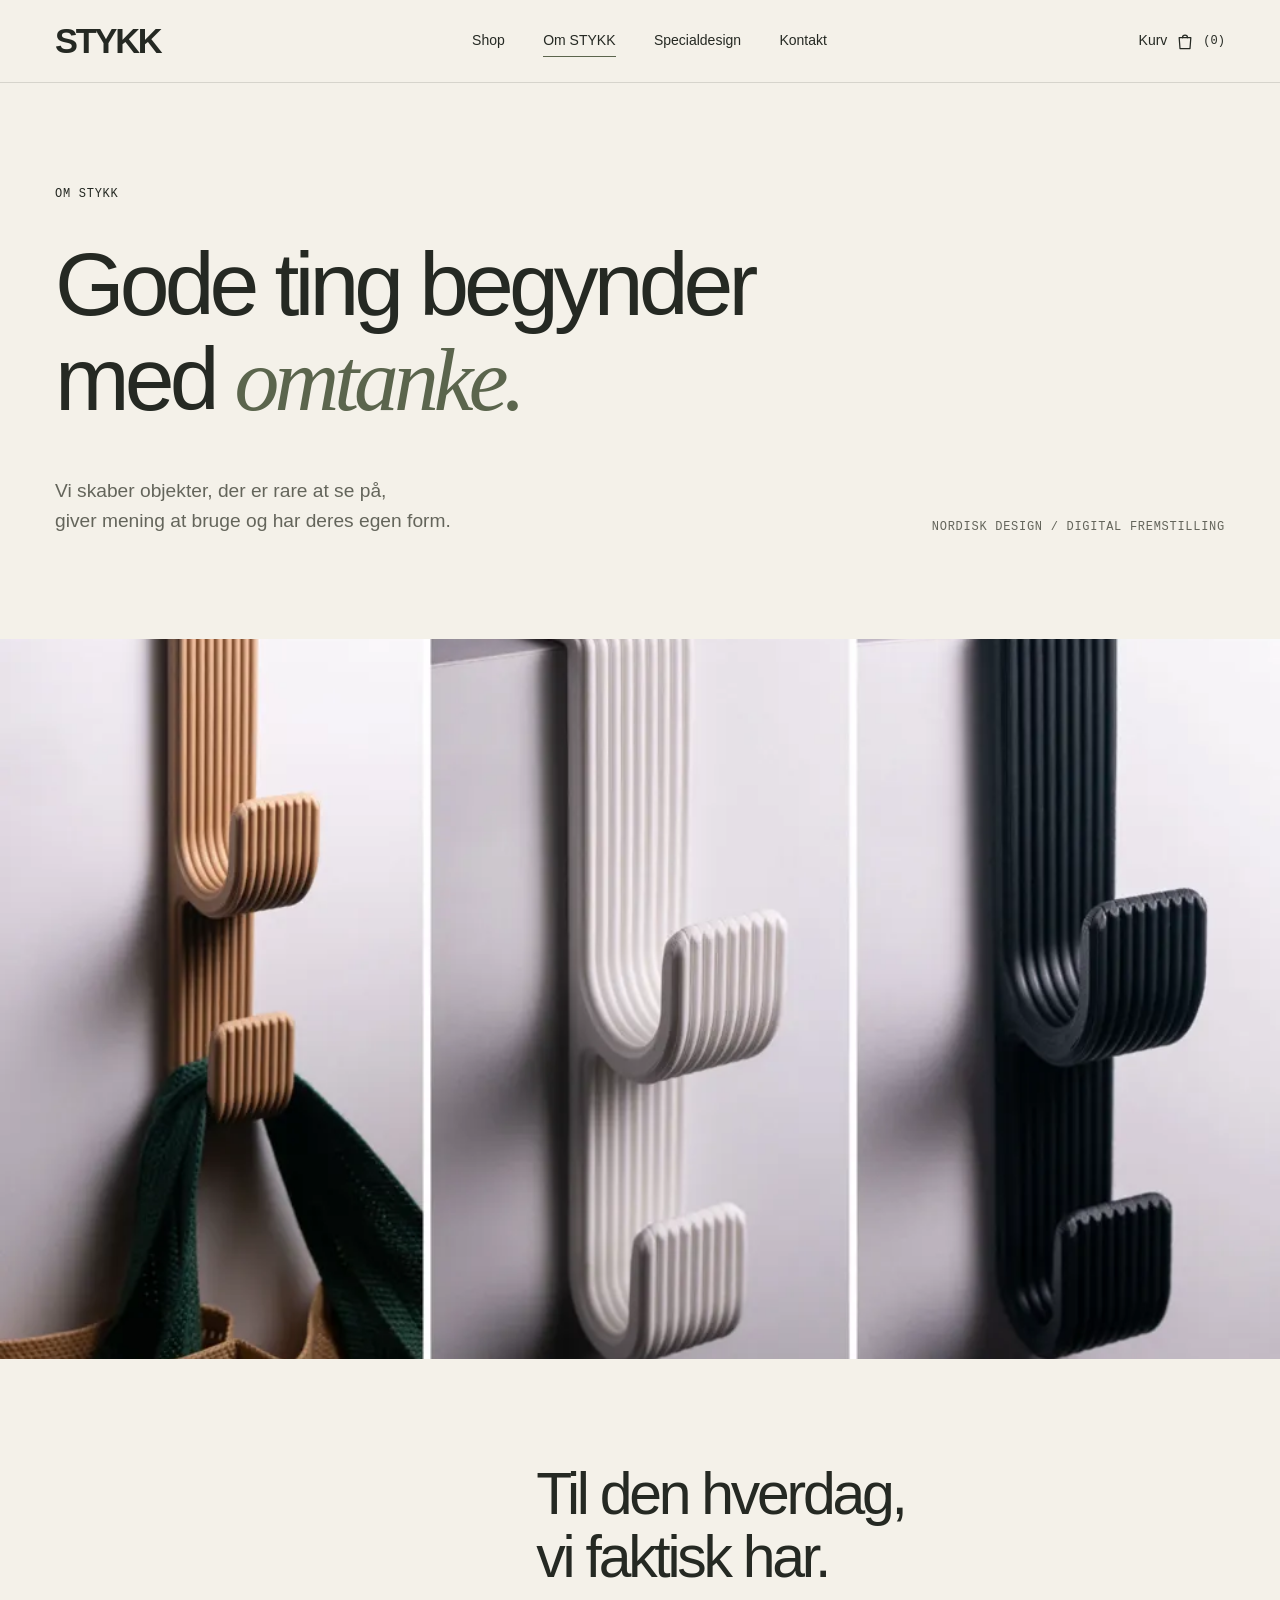
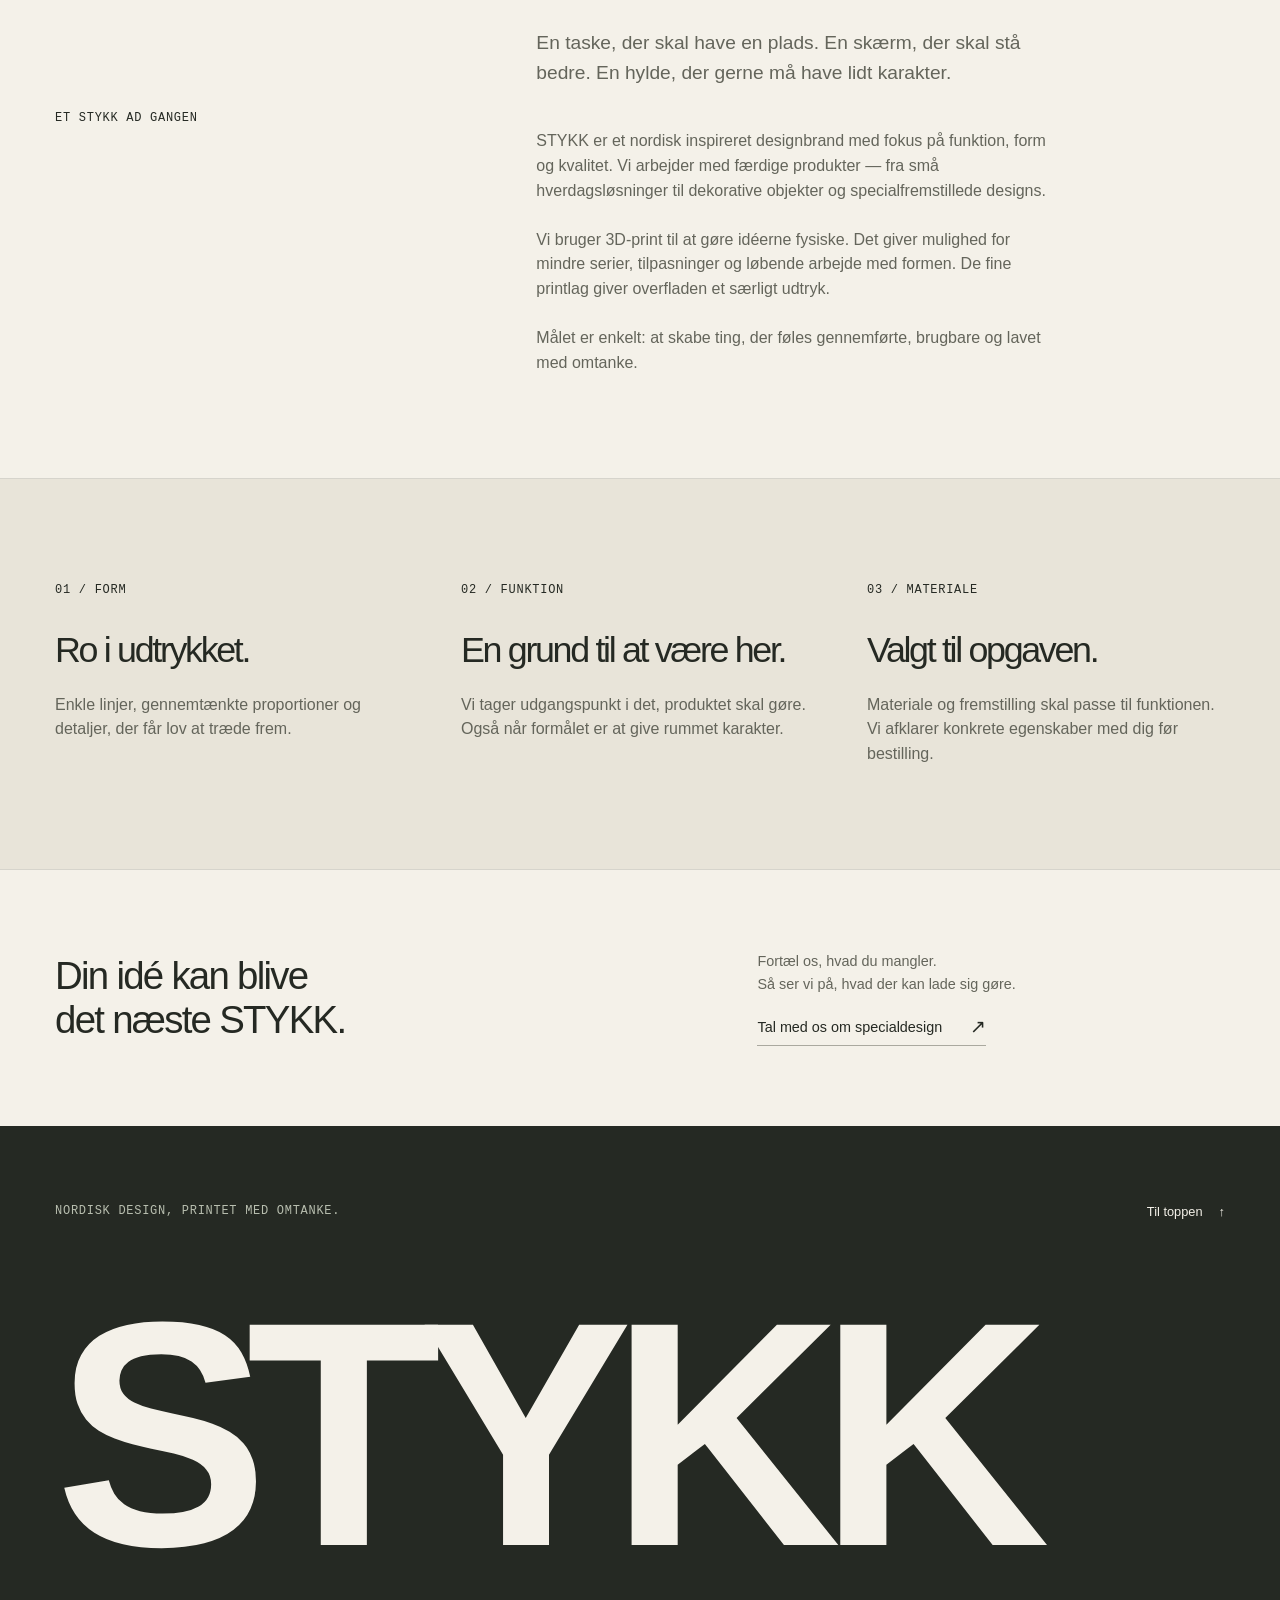
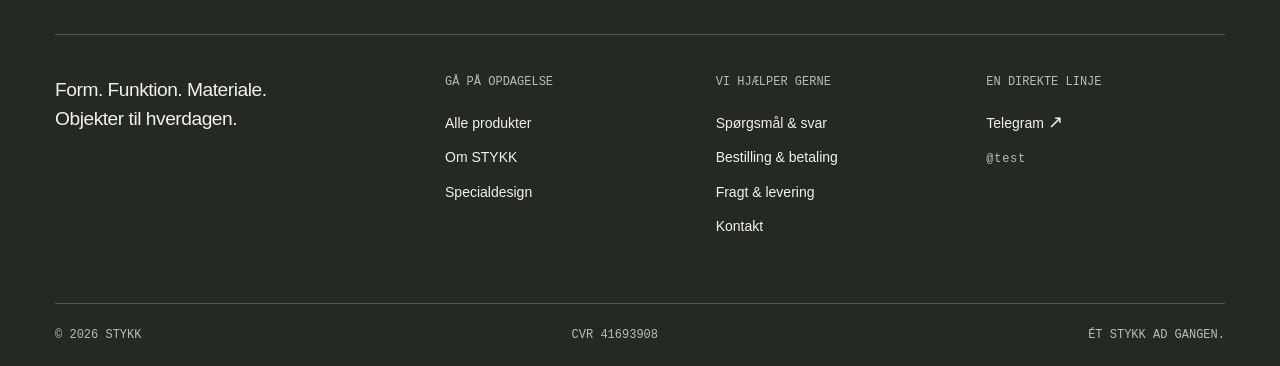
==== about.html @ 170ca3c9 "1" ====
<!DOCTYPE html>
<html lang="da">
<head>
<meta charset="utf-8">
<meta name="viewport" content="width=device-width, initial-scale=1">
<title>Om STYKK | Form, funktion og omtanke</title>
<meta name="description" content="Lær STYKK at kende. Nordisk inspireret design med fokus på gennemtænkte objekter, funktion, materialevalg og moderne digital fremstilling.">
<link rel="canonical" href="https://melorm301.github.io/3d-shop/about.html">
<meta property="og:type" content="website">
<meta property="og:site_name" content="STYKK">
<meta property="og:title" content="Om STYKK | Form, funktion og omtanke">
<meta property="og:description" content="Lær STYKK at kende. Nordisk inspireret design med fokus på gennemtænkte objekter, funktion, materialevalg og moderne digital fremstilling.">
<meta property="og:url" content="https://melorm301.github.io/3d-shop/about.html">
<meta property="og:image" content="https://melorm301.github.io/3d-shop/images/stykk/bue-knage.webp">
<meta name="theme-color" content="#f4f1e9">
<link rel="manifest" href="assets/site.webmanifest">
<link rel="icon" href="assets/favicon.svg" type="image/svg+xml">
<link rel="stylesheet" href="css/style.css?v=20261003-stykk-1">

</head>
<body class="page-about">
<a class="skip-link" href="#main">Spring til indhold</a>
<header class="site-header">
  <div class="wrap header-bar">
    <a class="brand" href="index.html" aria-label="STYKK, forside"><span class="brand-name" data-shop-name>STYKK</span></a>
    <nav class="nav" aria-label="Hovedmenu"><a class="nav-link" href="shop.html">Shop</a><a class="nav-link" href="about.html" aria-current="page">Om STYKK</a><a class="nav-link" href="contact.html#custom">Specialdesign</a><a class="nav-link" href="contact.html">Kontakt</a></nav>
    <div class="header-actions">
      <a class="cart-link" href="cart.html" data-cart-open aria-haspopup="dialog" aria-label="Åbn kurv"><span class="cart-label">Kurv</span><span data-icon="bag"></span><span class="cart-count" data-cart-count>0</span></a>
      <button class="nav-toggle" type="button" data-nav-toggle aria-expanded="false" aria-controls="mobile-nav" aria-label="Åbn menu"><span data-icon="menu"></span></button>
    </div>
  </div>
  <dialog class="mobile-nav" id="mobile-nav" data-mobile-nav aria-label="Hovedmenu">
    <div class="mobile-nav-top"><a class="brand" href="index.html"><span class="brand-name" data-shop-name>STYKK</span></a><button class="icon-button" type="button" data-nav-close aria-label="Luk menu"><span data-icon="x"></span></button></div>
    <p class="eyebrow">Gå på opdagelse</p><nav aria-label="Mobilmenu"><a href="shop.html"><span>Shop</span><span class="arrow" aria-hidden="true">↗</span></a><a href="about.html"><span>Om STYKK</span><span class="arrow" aria-hidden="true">↗</span></a><a href="contact.html#custom"><span>Specialdesign</span><span class="arrow" aria-hidden="true">↗</span></a><a href="contact.html"><span>Kontakt</span><span class="arrow" aria-hidden="true">↗</span></a><a href="cart.html"><span>Din kurv</span><span class="arrow" aria-hidden="true">↗</span></a></nav>
    <p class="mobile-nav-note">Ét STYKK ad gangen.<br>Lavet lag for lag.</p>
  </dialog>
</header>
<noscript><nav class="wrap no-js-nav" aria-label="Menu uden JavaScript"><a href="index.html">Forside</a><a href="shop.html">Shop</a><a href="contact.html">Kontakt</a><a href="faq.html">FAQ</a></nav></noscript>
<main id="main">
<section class="section st-about-intro"><div class="wrap"><p class="eyebrow">Om STYKK</p><h1>Gode ting begynder<br>med <em>omtanke.</em></h1><div class="st-about-lead"><p class="lede">Vi skaber objekter, der er rare at se på,<br>giver mening at bruge og har deres egen form.</p><span class="mono">Nordisk design / Digital fremstilling</span></div></div></section>
<section class="st-about-image"><img src="images/stykk/rib-doer.webp" srcset="images/stykk/rib-doer-480.webp 480w, images/stykk/rib-doer.webp 1000w" sizes="100vw" width="1000" height="750" alt="Rib-dørknagen i tre farver, placeret over dørkanter" decoding="async" fetchpriority="high"></section>
<section class="section"><div class="wrap st-about-story"><p class="eyebrow">Et STYKK ad gangen</p><div><h2 class="h2">Til den hverdag,<br>vi faktisk har.</h2><p class="lede mt-lg">En taske, der skal have en plads. En skærm, der skal stå bedre. En hylde, der gerne må have lidt karakter.</p><p class="body mt-lg">STYKK er et nordisk inspireret designbrand med fokus på funktion, form og kvalitet. Vi arbejder med færdige produkter — fra små hverdagsløsninger til dekorative objekter og specialfremstillede designs.</p><p class="body mt-md">Vi bruger 3D-print til at gøre idéerne fysiske. Det giver mulighed for mindre serier, tilpasninger og løbende arbejde med formen. De fine printlag giver overfladen et særligt udtryk.</p><p class="body mt-md">Målet er enkelt: at skabe ting, der føles gennemførte, brugbare og lavet med omtanke.</p></div></div></section>
<section class="st-philosophy section"><div class="wrap st-about-values"><article><p class="eyebrow">01 / Form</p><h2 class="h2">Ro i udtrykket.</h2><p>Enkle linjer, gennemtænkte proportioner og detaljer, der får lov at træde frem.</p></article><article><p class="eyebrow">02 / Funktion</p><h2 class="h2">En grund til at være her.</h2><p>Vi tager udgangspunkt i det, produktet skal gøre. Også når formålet er at give rummet karakter.</p></article><article><p class="eyebrow">03 / Materiale</p><h2 class="h2">Valgt til opgaven.</h2><p>Materiale og fremstilling skal passe til funktionen. Vi afklarer konkrete egenskaber med dig før bestilling.</p></article></div></section>
<section class="st-service wrap"><h2>Din idé kan blive<br>det næste STYKK.</h2><div><p>Fortæl os, hvad du mangler.<br>Så ser vi på, hvad der kan lade sig gøre.</p><a class="link-quiet" href="contact.html#custom">Tal med os om specialdesign <span class="arrow" aria-hidden="true">↗</span></a></div></section>
</main>
<footer class="site-footer"><div class="wrap">
  <div class="footer-top"><p class="eyebrow">Nordisk design, printet med omtanke.</p><a class="footer-to-top" href="#main" aria-label="Til toppen">Til toppen <span aria-hidden="true">↑</span></a></div>
  <a class="footer-wordmark" href="index.html" aria-label="STYKK, forside">STYKK</a>
  <div class="footer-grid">
    <p class="footer-about">Form. Funktion. Materiale.<br>Objekter til hverdagen.</p>
    <div class="footer-col"><h2>Gå på opdagelse</h2><ul><li><a href="shop.html">Alle produkter</a></li><li><a href="about.html">Om STYKK</a></li><li><a href="contact.html#custom">Specialdesign</a></li></ul></div>
    <div class="footer-col"><h2>Vi hjælper gerne</h2><ul><li><a href="faq.html">Spørgsmål &amp; svar</a></li><li><a href="faq.html#orders">Bestilling &amp; betaling</a></li><li><a href="faq.html#shipping">Fragt &amp; levering</a></li><li><a href="contact.html">Kontakt</a></li></ul></div>
    <div class="footer-col"><h2>En direkte linje</h2><ul><li><a href="https://t.me/test" data-shop-telegram target="_blank" rel="noopener noreferrer">Telegram <span class="arrow" aria-hidden="true">↗</span></a></li><li><span class="mono telegram-handle" data-shop-telegram-handle>@test</span></li></ul></div>
  </div>
  <div class="footer-bottom"><span>© <span data-shop-year>2026</span> <span data-shop-name>STYKK</span></span><span>CVR <span data-shop-cvr>41693908</span></span><span>Ét STYKK ad gangen.</span></div>
</div></footer>
<script src="js/products.js?v=20261003-stykk-1"></script>
<script src="js/image-data.js?v=20261003-stykk-1"></script>
<script src="js/ui.js?v=20261003-stykk-1"></script>
<script src="js/cart.js?v=20261003-stykk-1"></script>
<script src="js/catalog.js?v=20261003-stykk-1"></script>
<script src="js/product.js?v=20261003-stykk-1"></script>
<script src="js/main.js?v=20261003-stykk-1"></script>
</body>
</html>
---- css/style.css ----
/* STYKK — warm surfaces, precise type, and the rhythm of printed layers. */
:root {
  --paper: #f4f1e9;
  --paper-2: #eae6dc;
  --paper-3: #ded9ce;
  --ink: #252923;
  --ink-soft: #64655b;
  --ink-faint: #6b6c62;
  --line: #d6d4cc;
  --line-strong: #aaa99f;
  --accent: #5b654d;
  --accent-deep: #414a36;
  --dark: #252923;
  --on-dark: #f4f1e9;
  --sans: 'Helvetica Neue', Helvetica, Arial, sans-serif;
  --mono: 'SFMono-Regular', Consolas, 'Liberation Mono', monospace;
  --wrap: 1480px;
  --gutter: clamp(1.25rem, 4.3vw, 5rem);
  --space-xs: .5rem;
  --space-sm: 1rem;
  --space-md: 1.5rem;
  --space-lg: 2.5rem;
  --space-xl: 4rem;
  --space-section: clamp(4rem, 8vw, 8rem);
  --space-block: clamp(2rem, 4vw, 4rem);
  --header-h: 82px;
  --r-xs: 2px;
  --motion-fast: 160ms;
  --motion-normal: 280ms;
  --motion-slow: 600ms;
  --ease: cubic-bezier(.22,.61,.36,1);
}
*, *::before, *::after { box-sizing: border-box; }
html { -webkit-text-size-adjust: 100%; scroll-behavior: smooth; scroll-padding-top: calc(var(--header-h) + 24px); }
body { margin: 0; color: var(--ink); background: var(--paper); font-family: var(--sans); font-size: 16px; line-height: 1.55; -webkit-font-smoothing: antialiased; }
body.has-modal { overflow: hidden; }
img, svg { display: block; max-width: 100%; }
img { height: auto; }
a { color: inherit; text-underline-offset: 4px; }
button, input, select, textarea { font: inherit; color: inherit; }
button { cursor: pointer; background: none; border: 0; padding: 0; }
input, textarea, select { border-radius: var(--r-xs); }
button:disabled { opacity: .45; cursor: not-allowed; }
:focus-visible { outline: 2px solid var(--accent); outline-offset: 5px; }
::selection { background: var(--accent); color: #fff; }
[hidden] { display: none !important; }
h1, h2, h3, h4, p { margin-top: 0; }
h1, h2, h3, h4 { font-weight: 500; }
.wrap { width: min(calc(100% - var(--gutter) * 2), var(--wrap)); margin-inline: auto; }
.section { padding-block: var(--space-section); }
.section-tight { padding-block: var(--space-block); }
.eyebrow, .mono { font: 400 .75rem/1.6 var(--mono); letter-spacing: .06em; text-transform: uppercase; }
.eyebrow { margin: 0; display: flex; align-items: center; gap: .6rem; }
.eyebrow::before { content: none; }
.mono { color: var(--ink-soft); }
.display { font-size: clamp(3.5rem, 8vw, 8rem); line-height: .99; letter-spacing: -.065em; font-weight: 500; }
.page-title { margin: 1.5rem 0 0; max-width: 14ch; font-size: clamp(3rem, 7.6vw, 7rem); overflow-wrap: anywhere; }
.h1 { font-size: clamp(2.5rem, 4vw, 4.4rem); line-height: 1.05; letter-spacing: -.05em; }
.h2 { font-size: clamp(2.25rem, 4.6vw, 4.75rem); line-height: 1.07; letter-spacing: -.055em; margin: 1.3rem 0 0; }
.h3 { font-size: 1.3rem; line-height: 1.3; letter-spacing: -.02em; margin-bottom: 0; }
.h4 { font-size: 1rem; }
.lede { font-size: clamp(1.05rem, 1.5vw, 1.3rem); line-height: 1.6; color: var(--ink-soft); max-width: 48ch; margin-bottom: 0; }
.body { font-size: 1rem; color: var(--ink-soft); max-width: 48ch; margin-bottom: 0; }
.body-sm { font-size: .875rem; color: var(--ink-soft); margin-bottom: 0; }
.mt-md { margin-top: var(--space-md); }
.mt-lg { margin-top: var(--space-lg); }
.accent-dot { color: var(--accent); }
.icon { width: 20px; height: 20px; stroke: currentColor; fill: none; stroke-width: 1.5; stroke-linecap: round; stroke-linejoin: round; flex: none; }
.icon-sm { width: 16px; height: 16px; }
.icon-button { width: 46px; height: 46px; display: grid; place-items: center; border: 1px solid var(--line); }
.arrow { display: inline-block; font-size: 1.3em; line-height: 1; transition: transform var(--motion-normal) var(--ease); }
a:hover .arrow, button:hover .arrow { transform: translate(2px,-2px); }
.btn { display: inline-flex; align-items: center; justify-content: space-between; gap: 2rem; min-height: 52px; padding: .85rem 1.3rem; border: 1px solid var(--ink); border-radius: var(--r-xs); text-decoration: none; font-size: .9rem; font-weight: 500; line-height: 1.3; transition: background var(--motion-fast), color var(--motion-fast), transform var(--motion-fast); }
.btn:active { transform: scale(.98); }
.btn-primary { background: var(--ink); color: var(--paper); }
.btn-primary:hover { background: var(--accent-deep); border-color: var(--accent-deep); }
.btn-light { background: var(--paper); color: var(--ink); border-color: var(--paper); }
.btn-light:hover { background: var(--paper-3); }
.btn-block { width: 100%; }
.btn-sm { min-height: 44px; padding: .5rem 0; }
.link-quiet { display: inline-flex; align-items: center; gap: 1.75rem; padding-block: .4rem; text-decoration: none; border-bottom: 1px solid var(--line-strong); font-size: .9rem; }
.link-quiet:hover { color: var(--accent-deep); border-color: var(--accent); }
.section-head { display: flex; align-items: flex-end; justify-content: space-between; gap: 2rem; margin-bottom: var(--space-xl); }
.section-head-aside { font-size: .95rem; max-width: 30ch; }
.section-head-aside p { margin-bottom: 1.5rem; color: var(--ink-soft); }
.skip-link { position: fixed; left: 1rem; top: .5rem; z-index: 300; padding: .8rem 1.2rem; background: var(--ink); color: var(--paper); transform: translateY(-200%); }
.skip-link:focus { transform: none; }
.visually-hidden { position: absolute !important; width: 1px; height: 1px; padding: 0; margin: -1px; overflow: hidden; clip-path: inset(50%); white-space: nowrap; border: 0; }

/* Persistent navigation, with a native modal menu on smaller screens. */
.site-header { position: sticky; top: 0; z-index: 90; background: var(--paper); border-bottom: 1px solid var(--line); }
.site-header.is-stuck { background: rgb(244 241 233 / .98); }
.header-bar { min-height: 82px; display: flex; align-items: center; justify-content: space-between; gap: 2rem; }
.brand { display: inline-flex; align-items: center; gap: .7rem; text-decoration: none; flex: none; }
.brand-name { font-size: 2.15rem; font-weight: 700; letter-spacing: -.065em; }
.nav { display: flex; gap: clamp(1.5rem, 3vw, 3rem); margin-left: auto; margin-right: auto; }
.nav-link { text-decoration: none; font-size: .875rem; position: relative; padding-block: .7rem; }
.nav-link::after { content: ''; height: 1px; position: absolute; inset: auto 0 .35rem; background: var(--accent); transform: scaleX(0); transform-origin: left; transition: transform var(--motion-normal); }
.nav-link:hover::after, .nav-link[aria-current='page']::after { transform: scaleX(1); }
.header-actions { display: flex; align-items: center; gap: .8rem; }
.cart-link { display: inline-flex; min-height: 46px; align-items: center; gap: .5rem; text-decoration: none; font-size: .875rem; }
.cart-count { min-width: 21px; text-align: center; font: .75rem var(--mono); }
.cart-count::before { content: '('; }
.cart-count::after { content: ')'; }
.cart-count.is-updated { animation: count-update 280ms var(--ease); }
@keyframes count-update { 50% { transform: translateY(-3px); color: var(--accent); } }
.nav-toggle { display: none; width: 44px; height: 44px; place-items: center; }
.mobile-nav { margin: 0; inset: 0; width: 100%; max-width: none; height: 100dvh; max-height: none; padding: 0 var(--gutter) 2rem; border: 0; background: var(--paper); color: var(--ink); }
.mobile-nav-top { display: flex; align-items: center; justify-content: space-between; min-height: var(--header-h); margin-bottom: 3rem; }
.mobile-nav nav { display: grid; margin-top: 1rem; }
.mobile-nav nav a { display: flex; align-items: center; justify-content: space-between; padding: 1.1rem 0; border-bottom: 1px solid var(--line); text-decoration: none; font-size: clamp(1.7rem, 6vw, 2.7rem); letter-spacing: -.045em; }
.mobile-nav-note { margin-top: 3rem; color: var(--ink-soft); }

/* Open product layouts keep photography intact, including portrait assets. */
.product-grid, .related-grid { display: grid; grid-template-columns: repeat(3,minmax(0,1fr)); gap: 3rem 1.5rem; }
.product-grid--featured { grid-template-columns: 1.28fr 1fr 1fr; align-items: start; }
.product-grid--featured .pcard:nth-child(2) { margin-top: 4rem; }
.product-grid--featured .pcard:nth-child(3) { margin-top: 8rem; }
.pcard { position: relative; min-width: 0; }
.pcard-link { display: block; text-decoration: none; }
.pcard-media { display: block; position: relative; aspect-ratio: 4/3; overflow: hidden; background: var(--paper-2); }
.pcard-media img { width: 100%; height: 100%; object-fit: contain; transition: transform var(--motion-slow) var(--ease), opacity var(--motion-normal); }
.pcard-media .pcard-secondary { position: absolute; inset: 0; opacity: 0; }
.pcard-image-count { position: absolute; bottom: .9rem; left: .9rem; padding: .15rem .4rem; background: var(--paper); font: .75rem var(--mono); color: var(--ink); }
@media (hover: hover) and (pointer: fine) { .pcard:hover .pcard-media img { transform: scale(1.035); } .pcard:hover .pcard-secondary { opacity: 1; } }
.pcard-link:focus-visible .pcard-secondary { opacity: 1; }
.pcard-body { display: grid; gap: .6rem; padding-top: 1.15rem; }
.pcard-meta { display: flex; justify-content: space-between; align-items: baseline; gap: .75rem; }
.pcard-name { font-size: 1.1rem; font-weight: 500; letter-spacing: -.025em; line-height: 1.35; }
.pcard-price { font: .8rem/1.4 var(--mono); flex: none; }
.category-tag { display: inline-block; color: var(--ink-soft); font: .75rem var(--mono); text-transform: uppercase; letter-spacing: .06em; }
.pcard-desc { max-width: 36ch; }
.pcard-add { padding: .6rem 0; margin-top: .4rem; border: 0; border-bottom: 1px solid var(--line); width: 100%; justify-content: space-between; color: var(--ink); min-height: 44px; background: transparent; }
.pcard-add:hover { color: var(--accent-deep); background: transparent; border-color: var(--accent); }
.pcard-swatches { display: flex; gap: .4rem; }
.pcard-swatches i { width: 14px; height: 14px; border: 1px solid var(--line-strong); border-radius: 50%; }
.catalog-empty { grid-column: 1/-1; padding-block: 3rem; }
.catalog-empty .btn { margin-top: 1.5rem; }

/* Catalogue tools remain usable without hover. */
.catalog-intro { padding-block: var(--space-section) 3rem; }
.catalog-title { margin: 2rem 0 0; }
.catalog-intro-bottom { display: flex; align-items: end; justify-content: space-between; gap: 2rem; margin-top: 2rem; }
.catalog-section { padding-top: 1rem; }
.catalog-collections { display: flex; flex-wrap: wrap; column-gap: 2rem; border-bottom: 1px solid var(--line); }
.catalog-collections button { position: relative; font-size: .9rem; padding-block: 1.2rem; min-height: 48px; }
.catalog-collections button[aria-pressed='true'] { color: var(--accent-deep); }
.catalog-collections button[aria-pressed='true']::after { content: ''; position: absolute; inset: auto 0 -1px; height: 2px; background: var(--accent); }
.catalog-toolbar { display: flex; align-items: center; flex-wrap: wrap; gap: 1rem 2rem; padding-block: 1.5rem; margin-bottom: 1rem; }
.search-field { display: flex; align-items: center; gap: .75rem; flex: 1 1 180px; border-bottom: 1px solid var(--line-strong); }
.search-field input { background: none; width: 100%; min-width: 0; min-height: 44px; border: 0; padding: .5rem 0; font-size: .9rem; }
.select-field { display: flex; align-items: center; gap: .5rem; }
.select-field label { font-size: .8rem; color: var(--ink-soft); }
.select-field select { max-width: 200px; min-height: 44px; border: 0; background: transparent; font-size: .85rem; }
.catalog-results { font: .72rem var(--mono); color: var(--ink-soft); margin: 0; }

/* Product detail: generous gallery, a calm sticky buying column. */
.breadcrumb { display: flex; flex-wrap: wrap; align-items: center; gap: .65rem; padding-block: 1.75rem; font-size: .75rem; color: var(--ink-soft); }
.breadcrumb a { text-decoration: none; }
.breadcrumb a:hover { color: var(--accent-deep); }
.product-layout { display: grid; grid-template-columns: 1.25fr 1fr; gap: clamp(2rem, 6vw, 6rem); align-items: start; padding-block: 1rem var(--space-section); }
.gallery { min-width: 0; }
.gallery-main { position: relative; aspect-ratio: 4/5; background: var(--paper-2); }
.gallery-main img { width: 100%; height: 100%; object-fit: contain; transition: opacity var(--motion-fast); }
.gallery-zoom { position: absolute; bottom: 1rem; right: 1rem; display: flex; align-items: center; gap: .5rem; background: var(--paper); min-height: 44px; padding: .65rem .8rem; font-size: .75rem; }
.gallery-thumbs { display: flex; gap: .65rem; margin-top: .8rem; }
.gallery-thumb { width: 90px; min-width: 44px; aspect-ratio: 4/5; background: var(--paper-2); opacity: .65; border: 1px solid transparent; transition: opacity var(--motion-fast), border-color var(--motion-fast); }
.gallery-thumb img { width: 100%; height: 100%; object-fit: contain; }
.gallery-thumb:hover, .gallery-thumb[aria-current='true'] { border-color: var(--accent); opacity: 1; }
.product-info { position: sticky; top: calc(var(--header-h) + 2rem); padding-top: .4rem; }
.product-edition { margin-bottom: 1.5rem; }
.product-category { margin-bottom: .8rem; }
.product-name { margin: 0; overflow-wrap: anywhere; }
.product-price { font: 1.45rem/1.4 var(--mono); margin-block: 1.5rem; }
.product-lead { font-size: 1rem; }
.product-sku { margin-top: 1.4rem; font-size: .75rem; }
.field-group { margin-top: 1.7rem; border-top: 1px solid var(--line); padding-top: 1.4rem; }
.field-label { font: .7rem var(--mono); text-transform: uppercase; color: var(--ink-soft); margin-bottom: .8rem; }
.chipset { display: flex; flex-wrap: wrap; gap: .5rem; }
.color-chip, .size-chip { display: inline-flex; align-items: center; gap: .6rem; min-height: 46px; padding: .5rem .8rem; border: 1px solid var(--line); font-size: .9rem; }
.color-chip i { width: 18px; height: 18px; border: 1px solid var(--line-strong); border-radius: 50%; }
.color-chip[aria-pressed='true'], .size-chip[aria-pressed='true'] { border-color: var(--ink); background: var(--paper-3); }
.buy-row { display: flex; align-items: stretch; gap: .8rem; }
.buy-row > .btn { flex: 1; }
.qty, .cart-quantity { display: inline-flex; align-items: center; border: 1px solid var(--line); flex: none; }
.qty button, .cart-quantity button { width: 44px; min-height: 48px; font-size: 1.2rem; }
.qty button:hover, .cart-quantity button:hover { background: var(--paper-3); }
.qty-value, .cart-quantity span { min-width: 24px; text-align: center; font: .8rem var(--mono); }
.product-details { margin-top: 2rem; border-top: 1px solid var(--line); }
.product-details details { padding-block: 1rem; border-bottom: 1px solid var(--line); }
.product-details summary { font-size: .9rem; list-style: none; cursor: pointer; display: flex; justify-content: space-between; gap: .75rem; }
.product-details summary::-webkit-details-marker { display: none; }
.product-details summary::after { content: '+'; font: 1.1rem var(--mono); color: var(--ink-soft); }
.product-details details[open] summary::after { content: '−'; }
.product-details p { font-size: .9rem; color: var(--ink-soft); margin: 1rem 0 .4rem; }
.product-details .link-quiet { font-size: .8rem; margin-top: .6rem; }
.mobile-buy { display: none; }
.lightbox { width: min(1100px,94vw); max-height: 94dvh; max-width: none; padding: 0; border: 0; background: var(--paper); color: var(--ink); }
.lightbox::backdrop, .cart-drawer::backdrop { background: rgb(23 25 20 / .5); }
.lightbox-img { width: 100%; height: min(74dvh,800px); object-fit: contain; background: var(--paper-2); }
.lightbox-bar { display: flex; align-items: center; justify-content: space-between; padding: .5rem 1rem; gap: .5rem; }
.lightbox-nav { display: flex; gap: .5rem; }
.lightbox-btn { display: inline-flex; align-items: center; justify-content: center; gap: .35rem; min-height: 44px; padding: .5rem .6rem; font-size: .8rem; }

/* Browser-local basket and the existing manual Telegram checkout. */
.cart-page { margin-top: 3rem; }
.page-cart main, .page-checkout main { min-height: 62vh; }
.cart-layout { display: grid; grid-template-columns: minmax(0,1fr) minmax(280px,360px); gap: 3rem; align-items: start; }
.cart-items { border-top: 1px solid var(--line); }
.cart-row { display: grid; grid-template-columns: 100px minmax(0,1fr) auto; gap: 1rem; align-items: center; padding-block: 1.3rem; border-bottom: 1px solid var(--line); }
.cart-thumb { display: block; aspect-ratio: 1; grid-row: span 2; background: var(--paper-2); }
.cart-thumb img { width: 100%; height: 100%; object-fit: contain; }
.cart-item-main { display: grid; gap: .4rem; min-width: 0; }
.cart-item-name { text-decoration: none; font-size: 1rem; line-height: 1.35; overflow-wrap: anywhere; }
.cart-item-name:hover { color: var(--accent-deep); }
.cart-line-price { font: .85rem var(--mono); text-align: right; white-space: nowrap; }
.cart-quantity { grid-column: 2; grid-row: 2; justify-self: start; }
.cart-quantity button { min-height: 44px; }
.cart-remove { grid-column: 3; grid-row: 2; justify-self: end; min-height: 44px; padding-inline: .3rem; color: var(--ink-soft); font-size: .8rem; text-decoration: underline; }
.cart-summary { background: var(--paper-2); padding: 2rem; position: sticky; top: calc(var(--header-h) + 1.5rem); }
.cart-total, .summary-line { display: flex; justify-content: space-between; align-items: baseline; gap: .75rem; }
.cart-total { padding-block: 1.3rem; margin-block: .6rem 1rem; border-bottom: 1px solid var(--line-strong); }
.cart-total strong { font: 1.25rem var(--mono); white-space: nowrap; }
.summary-line { font-size: .85rem; color: var(--ink-soft); padding-bottom: .65rem; }
.cart-summary .link-quiet { font-size: .85rem; }
.cart-empty { padding-block: 4rem; max-width: 450px; }
.cart-empty-mark { color: var(--accent); font-size: 4rem; font-weight: 300; margin-bottom: 1.5rem; }
.cart-empty .h3 { font-size: 2rem; letter-spacing: -.045em; }
.checkout-progress { list-style: none; margin: 2rem 0 0; padding: 1rem 0; display: flex; flex-wrap: wrap; gap: 1rem 2rem; border-block: 1px solid var(--line); font: .75rem var(--mono); color: var(--ink-soft); }
.checkout-progress a { text-decoration: none; }
.checkout-progress [aria-current] { color: var(--accent-deep); }
.checkout-note { margin-top: 2rem; }
.order-copy { min-height: 44px; text-decoration: underline; text-underline-offset: 5px; font-size: .85rem; }
.copy-fallback { width: 100%; min-height: 160px; font-size: .85rem; margin-top: 1rem; }
.cart-drawer { inset: 0 0 0 auto; margin: 0; width: min(520px,100%); max-width: none; height: 100dvh; max-height: none; border: 0; padding: 0; background: var(--paper); color: var(--ink); }
.cart-drawer[open] { display: flex; flex-direction: column; animation: drawer-in var(--motion-normal) var(--ease); }
@keyframes drawer-in { from { opacity: .7; transform: translateX(30px); } to { opacity: 1; transform: none; } }
.drawer-header { display: flex; justify-content: space-between; align-items: center; border-bottom: 1px solid var(--line); padding: 1.5rem; flex: none; }
.drawer-header h2 { font-size: 1.6rem; letter-spacing: -.05em; margin: 0; }
.drawer-items { padding-inline: 1.5rem; overflow-y: auto; flex: 1; overscroll-behavior: contain; }
.drawer-items .cart-items { border-top: 0; }
.drawer-items .cart-row { grid-template-columns: 74px minmax(0,1fr) auto; gap: .8rem; }
.drawer-items .cart-item-name { font-size: .9rem; }
.drawer-items .cart-item-main .body-sm { font-size: .75rem; }
.drawer-footer { padding: 1.25rem 1.5rem 1.5rem; border-top: 1px solid var(--line); background: var(--paper-2); flex: none; }
.drawer-footer .cart-total { margin: 0 0 .6rem; padding: .4rem 0 .8rem; }
.drawer-footer .btn { margin-top: 1rem; }
.drawer-footer .link-quiet { display: block; text-align: center; margin-top: .7rem; border-bottom: 0; }
.drawer-items .cart-empty { padding-block: 3rem; }

/* Contact and FAQ use the same typography, with room for useful content. */
.page-intro { border-bottom: 1px solid var(--line); }
.page-intro-bottom { display: flex; justify-content: space-between; align-items: end; gap: 2rem; margin-top: 2.5rem; }
.contact-layout { display: grid; grid-template-columns: 1fr 1fr; gap: clamp(3rem,8vw,8rem); align-items: start; }
.contact-story .h2 { margin-top: 1.5rem; }
.contact-points { margin-block: 2.5rem; }
.contact-points p { display: flex; align-items: baseline; gap: 1rem; padding-bottom: 1rem; border-bottom: 1px solid var(--line); font-size: .9rem; }
.custom-form { padding: 2rem; background: var(--paper-2); }
.field { display: grid; gap: .7rem; margin-bottom: 1.5rem; }
.field label { font-size: .85rem; }.field label span { color: var(--ink-soft); font-size: .75rem; }
.field input, .field textarea { width: 100%; min-width: 0; border: 1px solid var(--line-strong); padding: .85rem; background: var(--paper); font-size: 1rem; line-height: 1.4; }
.field textarea { resize: vertical; }
.field input:focus, .field textarea:focus { border-color: var(--ink); }
.form-row { display: grid; grid-template-columns: 1fr 100px; gap: 1rem; }
.form-success { padding-top: 1.5rem; margin-top: 1.5rem; border-top: 1px solid var(--line-strong); }
.faq-section .page-title { max-width: none; }
.faq-index { display: flex; flex-wrap: wrap; gap: 1rem 2rem; padding-bottom: 2rem; border-bottom: 1px solid var(--line); }
.faq-index a { font-size: .9rem; text-decoration: none; }
.faq-cat { margin-top: 4rem; display: grid; grid-template-columns: .8fr 2fr; column-gap: 4rem; }
.faq-cat-head { grid-column: 1; grid-row: 1/10; display: flex; align-items: baseline; gap: 1rem; border-top: 1px solid var(--ink); padding-top: 1.5rem; }
.faq-cat-head h2 { font-size: 1.2rem; letter-spacing: -.02em; }
.faq-cat-head .mono { margin-left: auto; }
.acc-item { grid-column: 2; border-bottom: 1px solid var(--line); }
.acc-head { margin: 0; }
.acc-trigger { display: flex; align-items: center; justify-content: space-between; gap: 1rem; width: 100%; min-height: 70px; padding-block: 1.4rem; text-align: left; font-size: 1.05rem; font-weight: 400; line-height: 1.45; }
.acc-trigger:hover { color: var(--accent-deep); }
.acc-trigger .icon { transition: transform var(--motion-normal); }
.acc-item.is-open .icon { transform: rotate(135deg); }
.acc-panel { display: grid; grid-template-rows: 0fr; visibility: hidden; transition: grid-template-rows var(--motion-normal), visibility var(--motion-normal); }
.acc-item.is-open .acc-panel { grid-template-rows: 1fr; visibility: visible; }
.acc-inner { overflow: hidden; }
.acc-inner p { font-size: .95rem; color: var(--ink-soft); margin-bottom: 1.5rem; max-width: 65ch; }

/* The wordmark gives the footer the same visual weight as the opening. */
.site-footer { background: var(--dark); color: var(--on-dark); padding-top: var(--space-xl); }
.footer-top { display: flex; justify-content: space-between; gap: 1rem; align-items: center; }
.footer-to-top { text-decoration: none; font-size: .8rem; display: flex; gap: 1rem; min-height: 44px; align-items: center; }
.footer-wordmark { display: block; font-size: clamp(5rem, 25vw, 24rem); line-height: 1.15; letter-spacing: -.075em; text-decoration: none; font-weight: 700; margin: 1rem 0 2rem; }

.footer-grid { display: grid; grid-template-columns: 1.5fr 1fr 1fr 1fr; gap: 2rem; padding-block: 2rem; border-top: 1px solid #56594f; }
.footer-about { font-size: 1.2rem; letter-spacing: -.025em; }
.footer-col h2 { font: .75rem var(--mono); text-transform: uppercase; color: #b8beaf; margin-bottom: 1.4rem; }
.footer-col ul { list-style: none; padding: 0; margin: 0; display: grid; gap: .6rem; }
.footer-col a { text-decoration: none; font-size: .875rem; }
.footer-col a:hover { color: #e6e0cf; }
.footer-col .mono { color: #b8beaf; }.telegram-handle { text-transform: none; }
.footer-bottom { display: flex; flex-wrap: wrap; justify-content: space-between; gap: 1rem; border-top: 1px solid #56594f; padding-block: 1.5rem; font: .75rem var(--mono); text-transform: uppercase; color: #b8beaf; }
[data-reveal] { opacity: 1; }

@media (max-width: 1100px) {
  .product-grid--featured { grid-template-columns: 1.15fr 1fr 1fr; }
  .pcard-meta { flex-direction: column; gap: .3rem; }
  .cart-layout { gap: 2rem; grid-template-columns: minmax(0,1fr) 300px; }
  .cart-row { grid-template-columns: 80px minmax(0,1fr) auto; gap: .7rem; }
}
@media (max-width: 767px) {
  :root { --header-h: 70px; }
  .nav { display: none; }.nav-toggle { display: grid; }
  .header-bar { gap: 1rem; }.header-actions { margin-left: auto; gap: .5rem; }
  .brand-name { font-size: 1.4rem; }
  .section-head { margin-bottom: 2rem; }.section-head-aside p { display: none; }
  .product-grid--featured { grid-template-columns: 1fr 1fr; gap: 2.5rem 1rem; }
  .product-grid--featured .pcard:first-child { grid-column: 1/-1; }
  .product-grid--featured .pcard:first-child .pcard-media { aspect-ratio: 1; }
  .product-grid--featured .pcard:nth-child(2), .product-grid--featured .pcard:nth-child(3) { margin-top: 0; }
  .product-grid--catalog, .related-grid { grid-template-columns: 1fr 1fr; gap: 2.5rem 1rem; }
  .pcard-name { font-size: 1rem; }.pcard-price { font-size: .75rem; }

  .catalog-intro-bottom { align-items: start; flex-direction: column; gap: 1rem; }
  .catalog-intro-bottom .mono { display: none; }
  .catalog-collections { gap: 0 1.3rem; }.catalog-collections button { font-size: .8rem; }
  .catalog-toolbar { display: grid; grid-template-columns: 1fr 1fr; gap: .75rem; }
  .search-field { grid-column: 1/-1; }.select-field { justify-content: space-between; flex-wrap: wrap; gap: .2rem; }
  .select-field select { padding-left: 0; width: 100%; max-width: none; }
  .catalog-results { grid-column: 1/-1; text-align: right; }
  .product-layout { grid-template-columns: 1fr; gap: 2rem; }.product-info { position: static; }
  .gallery-main { aspect-ratio: 4/5; }.gallery-thumb { width: 75px; }
  .product-edition { margin-bottom: 1rem; }.product-name { font-size: clamp(2.5rem,8vw,4rem); }
  .product-price { margin-block: 1rem; }
  .mobile-buy { position: fixed; bottom: 0; left: 0; right: 0; z-index: 60; display: flex; align-items: center; justify-content: space-between; gap: 1rem; padding: .85rem var(--gutter) calc(.85rem + env(safe-area-inset-bottom)); background: var(--paper); border-top: 1px solid var(--line); transform: translateY(130%); visibility: hidden; transition: transform var(--motion-normal), visibility var(--motion-normal); }
  .mobile-buy.is-visible { transform: none; visibility: visible; }.mobile-buy > div { display: grid; gap: .25rem; min-width: 0; }
  .mobile-buy span[data-mobile-product] { font-size: .75rem; white-space: nowrap; overflow: hidden; text-overflow: ellipsis; }
  .mobile-buy strong { font: .85rem var(--mono); }.mobile-buy .btn { font-size: .8rem; min-height: 46px; flex: none; gap: .6rem; padding-inline: .8rem; }
  .page-product { padding-bottom: 80px; }
  .cart-layout { grid-template-columns: 1fr; }.cart-summary { position: static; padding: 1.5rem; }
  .page-intro-bottom { align-items: start; flex-direction: column; }
  .faq-cat { grid-template-columns: 1fr; gap: 0; margin-top: 3rem; }.faq-cat-head { grid-column: auto; grid-row: auto; padding-top: 1rem; margin-bottom: .7rem; }.acc-item { grid-column: auto; }
  .footer-top { align-items: start; }.footer-top .eyebrow { max-width: 25ch; font-size: .75rem; }.footer-to-top { font-size: .75rem; padding-top: 0; min-height: 0; }
  .footer-grid { grid-template-columns: 1fr 1fr; gap: 2.5rem 1.5rem; }.footer-about { grid-column: 1/-1; }.footer-grid .footer-col:last-child { grid-column: 1/-1; }
}
@media (max-width: 479px) {
  .section-head { align-items: start; flex-direction: column; gap: 1rem; }.section-head .h2 { margin-top: 1rem; }
  .product-grid--catalog, .related-grid { grid-template-columns: 1fr; }.pcard-meta { flex-direction: row; }
  .product-grid--featured .pcard-meta { flex-direction: column; }.product-grid--featured .pcard-desc { font-size: .8rem; }
  .product-grid--catalog .pcard-media, .related-grid .pcard-media { aspect-ratio: 1; }

  .custom-form { padding: 1.25rem; }.form-row { grid-template-columns: 1fr; gap: 0; }
  .cart-row { grid-template-columns: 64px minmax(0,1fr) auto; gap: .7rem; }.cart-item-name { font-size: .9rem; }.cart-item-main .body-sm { font-size: .75rem; }.cart-line-price { font-size: .75rem; }
  .cart-quantity button { width: 38px; min-height: 44px; }
  .drawer-header, .drawer-items, .drawer-footer { padding-inline: 1rem; }.drawer-items .cart-row { grid-template-columns: 60px minmax(0,1fr) auto; }.drawer-items .cart-item-name { font-size: .85rem; }
  .cart-total strong { font-size: 1.1rem; }
  .buy-row { gap: .6rem; }.buy-row .btn { gap: .5rem; padding-inline: .75rem; }.qty button { width: 36px; }
  .lightbox-bar { padding-inline: .3rem; gap: 0; }.lightbox-btn { padding-inline: .3rem; font-size: .75rem; }.lightbox-nav { gap: 0; }
  .footer-wordmark { font-size: 17.8vw; }.footer-bottom { font-size: .75rem; gap: .8rem; }
}
@media (prefers-reduced-motion: reduce) {
  html { scroll-behavior: auto; }
  *, *::before, *::after { animation: none !important; transition: none !important; }
}
@media print { .site-header, .site-footer, .mobile-buy, .cart-drawer, .nav-toggle { display: none !important; } body { background: white; color: black; } .product-info, .cart-summary { position: static; } }

/* Checkout keeps only the information needed to finish the enquiry. */
.page-checkout .nav, .page-checkout .nav-toggle, .page-checkout .footer-top, .page-checkout .footer-grid { display: none; }
.page-checkout .site-footer { padding-top: 1.5rem; margin-top: 3rem; }
.page-checkout .footer-wordmark { font-size: 2rem; margin: 0 0 1.5rem; }
.no-js-nav { display: flex; flex-wrap: wrap; gap: 1rem; padding-block: 1rem; }

input::placeholder, textarea::placeholder { color: var(--ink-soft); opacity: 1; }
.site-footer :focus-visible { outline-color: var(--paper); }
.gallery-main img { touch-action: pan-y pinch-zoom; }
.cart-summary { display: flex; flex-direction: column; }
.cart-summary > .order-copy, .cart-summary > .link-quiet { align-self: flex-start; }

/* STYKK: photographic compositions, a restrained wordmark, and human copy. */
em { font-family: Georgia, 'Times New Roman', serif; font-weight: 400; }
.brand-name { font-size: 2.15rem; font-weight: 700; line-height: 1; letter-spacing: -.065em; }
.st-hero { display: grid; grid-template-columns: .86fr 1.14fr; background: var(--dark); color: var(--paper); }
.st-hero-copy { padding: clamp(2rem,4.3vw,5rem); padding-right: 2.5rem; display: flex; flex-direction: column; align-items: flex-start; }
.st-hero-copy .eyebrow { color: #cbcbbf; font-size: .7rem; }
.st-hero h1 { font-size: clamp(3rem,5.1vw,6rem); letter-spacing: -.055em; line-height: 1.04; margin: clamp(2rem,4vw,4rem) 0 1.75rem; }
.st-hero h1 em { color: #d8d3bd; letter-spacing: -.05em; }
.st-hero-lede { font-size: 1.05rem; color: #d0d0c3; margin-bottom: 2rem; }
.st-hero .btn { min-width: 220px; }
.st-hero-about { margin-top: 1rem; padding-block: .5rem; font-size: .8rem; text-decoration-color: #777b70; }
.st-hero-index { color: #b8beaf; margin-top: auto; padding-top: 2.25rem; font-size: .65rem; }
.st-hero-visual { background: #ddd7d5; display: flex; flex-direction: column; min-width: 0; }
.st-hero-visual > a { flex: 1; display: flex; }
.st-hero-visual img { width: 100%; height: 100%; object-fit: cover; }
.st-image-caption { display: flex; justify-content: space-between; gap: 1rem; background: #e4deda; color: var(--ink); padding: 1.1rem 1.5rem; font-size: .8rem; }
.st-image-caption a { text-decoration: none; }
.st-image-caption a span { margin-left: 1rem; }
.st-intro-line { display: flex; justify-content: space-between; gap: 1rem; align-items: center; padding-block: 1.4rem; border-bottom: 1px solid var(--line); font-size: .8rem; }
.st-intro-line p { margin: 0; }.st-intro-line a { text-decoration: none; }.st-intro-line a span { margin-left: 2rem; }
.st-selected .h2 { font-size: clamp(2.6rem,4.5vw,5rem); }
.st-price-note { color: var(--ink-soft); font-size: .75rem; margin-top: 2.5rem; margin-bottom: 0; }
.pcard-media { aspect-ratio: 4/3; }
.pcard-image-count { display: none; }
.pcard-meta { align-items: baseline; }.pcard-price { font-family: var(--sans); font-size: .85rem; }
.pcard-name { font-size: 1.1rem; }.pcard-desc { line-height: 1.6; }
.product-grid--featured .pcard:first-child .pcard-media { aspect-ratio: 1; }
.product-grid--featured .pcard:first-child .pcard-media img { object-fit: cover; }
.st-philosophy { background: #e8e4d9; border-block: 1px solid var(--line); }
.st-philosophy-layout { display: grid; grid-template-columns: 1.05fr .95fr; gap: 5rem; }
.st-philosophy h2 { font-size: clamp(3.75rem,7vw,7rem); line-height: 1.01; letter-spacing: -.065em; margin: 2rem 0 0; }
.st-philosophy h2 em { color: #5b654d; }
.st-philosophy-copy { padding-top: 2rem; max-width: 49ch; align-self: center; }
.st-statement { font-size: clamp(1.55rem,2.2vw,2.5rem); line-height: 1.35; letter-spacing: -.035em; color: var(--ink); }
.st-philosophy-copy > p:not(.st-statement) { color: var(--ink-soft); font-size: 1rem; }
.st-philosophy-copy .link-quiet { margin-top: 1.3rem; }
.st-editorial { display: grid; grid-template-columns: 1.2fr 1fr; }
.st-editorial-image { min-width: 0; background: var(--paper-2); }
.st-editorial-image img { width: 100%; height: 100%; object-fit: cover; }
.st-editorial-copy { padding: clamp(2rem,5vw,6rem); display: flex; flex-direction: column; align-items: flex-start; }
.st-editorial-copy .h2 { font-size: clamp(2.8rem,4.5vw,5rem); }.st-editorial-copy em { color: var(--accent); }
.st-editorial-note { margin-top: auto; padding-top: 3rem; font-size: .65rem; }
.st-process .section-head { margin-bottom: 3rem; }.st-process .section-head > p { max-width: 36ch; }
.st-process-grid { display: grid; grid-template-columns: repeat(3,1fr); gap: 2.5rem; }
.st-process-grid article { border-top: 1px solid var(--ink); padding-top: 1.3rem; }
.st-process-grid h3 { margin: 2.5rem 0 .8rem; font-size: 1.35rem; letter-spacing: -.03em; }
.st-process-grid p { max-width: 35ch; font-size: .9rem; color: var(--ink-soft); margin: 0; }
.st-custom { background: #5b654d; color: var(--paper); }
.st-custom-layout { display: grid; grid-template-columns: 1.4fr .8fr; gap: 4rem; align-items: end; }
.st-custom h2 { font-size: clamp(2.5rem,4.25vw,4.75rem); line-height: 1.13; letter-spacing: -.05em; margin: 1.5rem 0 0; }
.st-custom-layout > div:last-child { max-width: 36ch; }.st-custom p { margin-bottom: 2rem; }
.st-service { display: grid; grid-template-columns: 1.4fr 1fr; align-items: center; gap: 3rem; padding-block: 5rem; }
.st-service h2 { font-size: clamp(1.9rem,3vw,3.25rem); line-height: 1.15; letter-spacing: -.045em; margin: 0; }
.st-service p { font-size: .9rem; color: var(--ink-soft); }
.st-shop-title { display: flex; align-items: end; justify-content: space-between; gap: 2rem; }
.st-shop-title h1 { letter-spacing: -.065em; font-size: clamp(3.3rem,7vw,7.5rem); line-height: 1; }
.st-shop-title .mono { padding-bottom: .5rem; font-size: .65rem; }
.gallery-main { background: var(--paper-2); aspect-ratio: 4/3; }
.product-name { font-size: clamp(2.4rem,4vw,4.5rem); }.product-price { font-family: var(--sans); }
.product-edition { margin-bottom: 1.5rem; }.product-info .buy-row { margin-top: .5rem; }
.product-grid--catalog { gap: 3.5rem 1.5rem; }
.custom-form { border: 1px solid var(--line); background: #eae6dc; }
.page-title { letter-spacing: -.065em; }.accent-dot { color: var(--ink); }
.footer-wordmark { letter-spacing: -.07em; line-height: 1; font-weight: 700; font-size: clamp(6rem,25vw,24rem); margin-block: 2.5rem; }
.footer-grid { padding-block: 2.5rem 4rem; }
.site-footer .eyebrow { color: #b8beaf; }.footer-about { max-width: 24ch; }
.st-about-intro h1 { font-size: clamp(3.3rem,7vw,7.5rem); line-height: 1.06; letter-spacing: -.055em; margin: 2rem 0 3rem; }
.st-about-intro h1 em { color: var(--accent); }.st-about-lead { display: flex; justify-content: space-between; align-items: end; gap: 2rem; }
.st-about-image { background: #ded9d5; }.st-about-image img { width: 100%; max-height: 720px; object-fit: cover; }
.st-about-story { display: grid; grid-template-columns: 1fr 1.65fr; gap: 4rem; }
.st-about-story .h2 { margin-top: 0; }.st-about-story .body { max-width: 58ch; }
.st-about-values { display: grid; grid-template-columns: repeat(3,1fr); gap: 3rem; }.st-about-values .h2 { font-size: clamp(2rem,2.8vw,3rem); margin-bottom: 1.5rem; }
.st-about-values p:last-child { color: var(--ink-soft); margin-bottom: 0; }
.will-reveal { animation: stykk-settle 650ms var(--ease) both; animation-play-state: paused; }
.will-reveal.is-in { animation-play-state: running; }
@keyframes stykk-settle { from { opacity: 1; transform: translateY(14px); } to { opacity: 1; transform: none; } }
@media (min-width: 1600px) { .st-hero-copy { padding-left: max(var(--gutter),calc((100vw - 1480px)/2)); }.st-hero h1 { font-size: 6rem; } }
@media (max-width: 1100px) {
 .nav { gap: 1.5rem; }.st-hero h1 { font-size: 4.8vw; }.st-hero-copy { padding: 3rem 2rem; }.st-hero-visual img { object-fit: contain; }
 .st-philosophy-layout { gap: 3rem; }.st-shop-title { align-items: start; flex-direction: column; gap: 1rem; }
 .st-custom-layout { gap: 2rem; }.st-about-values { gap: 2rem; }.pcard-meta { flex-direction: column; }
}
@media (max-width: 767px) {
 .brand-name { font-size: 1.8rem; }.header-bar { min-height: 70px; }.cart-label { display: inline; }
 .st-hero { grid-template-columns: 1fr; }.st-hero-copy { padding: 2.1rem var(--gutter) 2rem; }.st-hero-copy .eyebrow { font-size: .65rem; }
 .st-hero h1 { font-size: clamp(3.3rem,10.2vw,5.2rem); margin: 2rem 0 1.3rem; }.st-hero-lede { font-size: .95rem; margin-bottom: 1.5rem; }
 .st-hero .btn { min-width: 210px; }.st-hero-about { margin-top: .65rem; }.st-hero-index { display: none; }
 .st-hero-visual img { height: auto; object-fit: contain; }.st-hero-visual > a { display: block; }.st-image-caption { padding-inline: var(--gutter); }
 .st-intro-line { padding-block: 1.2rem; }.st-intro-line p { max-width: 24ch; }.st-intro-line a { font-size: .7rem; white-space: nowrap; }.st-intro-line a span { margin-left: .5rem; }
 .section-head { align-items: flex-start; }.st-philosophy-layout { grid-template-columns: 1fr; gap: 2rem; }.st-philosophy h2 { font-size: clamp(4rem,12vw,6rem); margin-top: 1.4rem; }
 .st-philosophy-copy { padding-top: 0; }.st-editorial { grid-template-columns: 1fr; }.st-editorial-image img { height: auto; }.st-editorial-copy { padding: 3rem var(--gutter); }
 .st-editorial-copy .h2 { font-size: 3.1rem; }.st-editorial-copy .h2 br:nth-of-type(2) { display: none; }.st-editorial-note { padding-top: 2rem; }
 .st-process .section-head { flex-direction: column; gap: 1.5rem; }.st-process-grid { grid-template-columns: 1fr; gap: 2rem; }.st-process-grid h3 { margin-top: 1.3rem; }
 .st-process-grid p { max-width: 48ch; }.st-custom-layout { grid-template-columns: 1fr; gap: 2rem; }.st-custom h2 { font-size: clamp(2.5rem,7.5vw,4rem); }.st-custom h2 br { display: none; }
 .st-service { grid-template-columns: 1fr; gap: 1.5rem; padding-block: 3.5rem; }.st-service h2 { font-size: 2.1rem; }.st-service p { margin-top: 0; }
 .st-about-intro h1 { font-size: clamp(3rem,8.5vw,5rem); }.st-about-lead { flex-direction: column; align-items: start; gap: 1.5rem; }
 .st-about-image img { height: auto; }.st-about-story, .st-about-values { grid-template-columns: 1fr; gap: 2.5rem; }
 .st-shop-title .mono { display: none; }.catalog-intro { padding-top: 3rem; }.catalog-title { margin-top: 1.3rem; }
 .st-about-values article { border-bottom: 1px solid var(--line); padding-bottom: 2rem; }.st-about-values article:last-child { border: 0; padding-bottom: 0; }
 .page-checkout .footer-wordmark { font-size: 2rem; }.footer-wordmark { font-size: 25vw; }
 .gallery-main { aspect-ratio: 4/3; }.product-info { position: static; }
 .product-grid--featured .pcard:nth-child(2), .product-grid--featured .pcard:nth-child(3) { margin-top: 0; }
}
@media (max-width: 479px) {
 .st-intro-line a { max-width: 15ch; white-space: normal; }.st-hero h1 { font-size: clamp(2.85rem,10.5vw,4.5rem); }
 .product-grid--featured { grid-template-columns: 1fr; }.product-grid--featured .pcard:first-child { grid-column: auto; }
 .product-grid--featured .pcard:first-child .pcard-media { aspect-ratio: 4/3; }.pcard-meta, .product-grid--featured .pcard-meta { flex-direction: row; }
 .pcard-price { font-size: .75rem; }.pcard-name { font-size: 1rem; }.st-selected .pcard-desc { font-size: .85rem; }
 .product-grid--catalog .pcard-media, .related-grid .pcard-media { aspect-ratio: 4/3; }.st-shop-title h1 { font-size: 12vw; }
 .st-image-caption { font-size: .75rem; }.st-about-intro h1 { font-size: 10vw; }
 .st-service h2 { font-size: 1.9rem; }.st-hero .btn { min-height: 48px; }.catalog-collections { gap: 0 1.2rem; }
}
@media (prefers-reduced-motion: reduce) { .will-reveal { animation: none; transform: none; opacity: 1; }.pcard:hover .pcard-media img { transform: none; } }

@media (max-width: 767px) { .contact-layout { grid-template-columns: 1fr; gap: 3rem; } }
.st-hero :focus-visible, .st-custom :focus-visible { outline-color: var(--paper); }
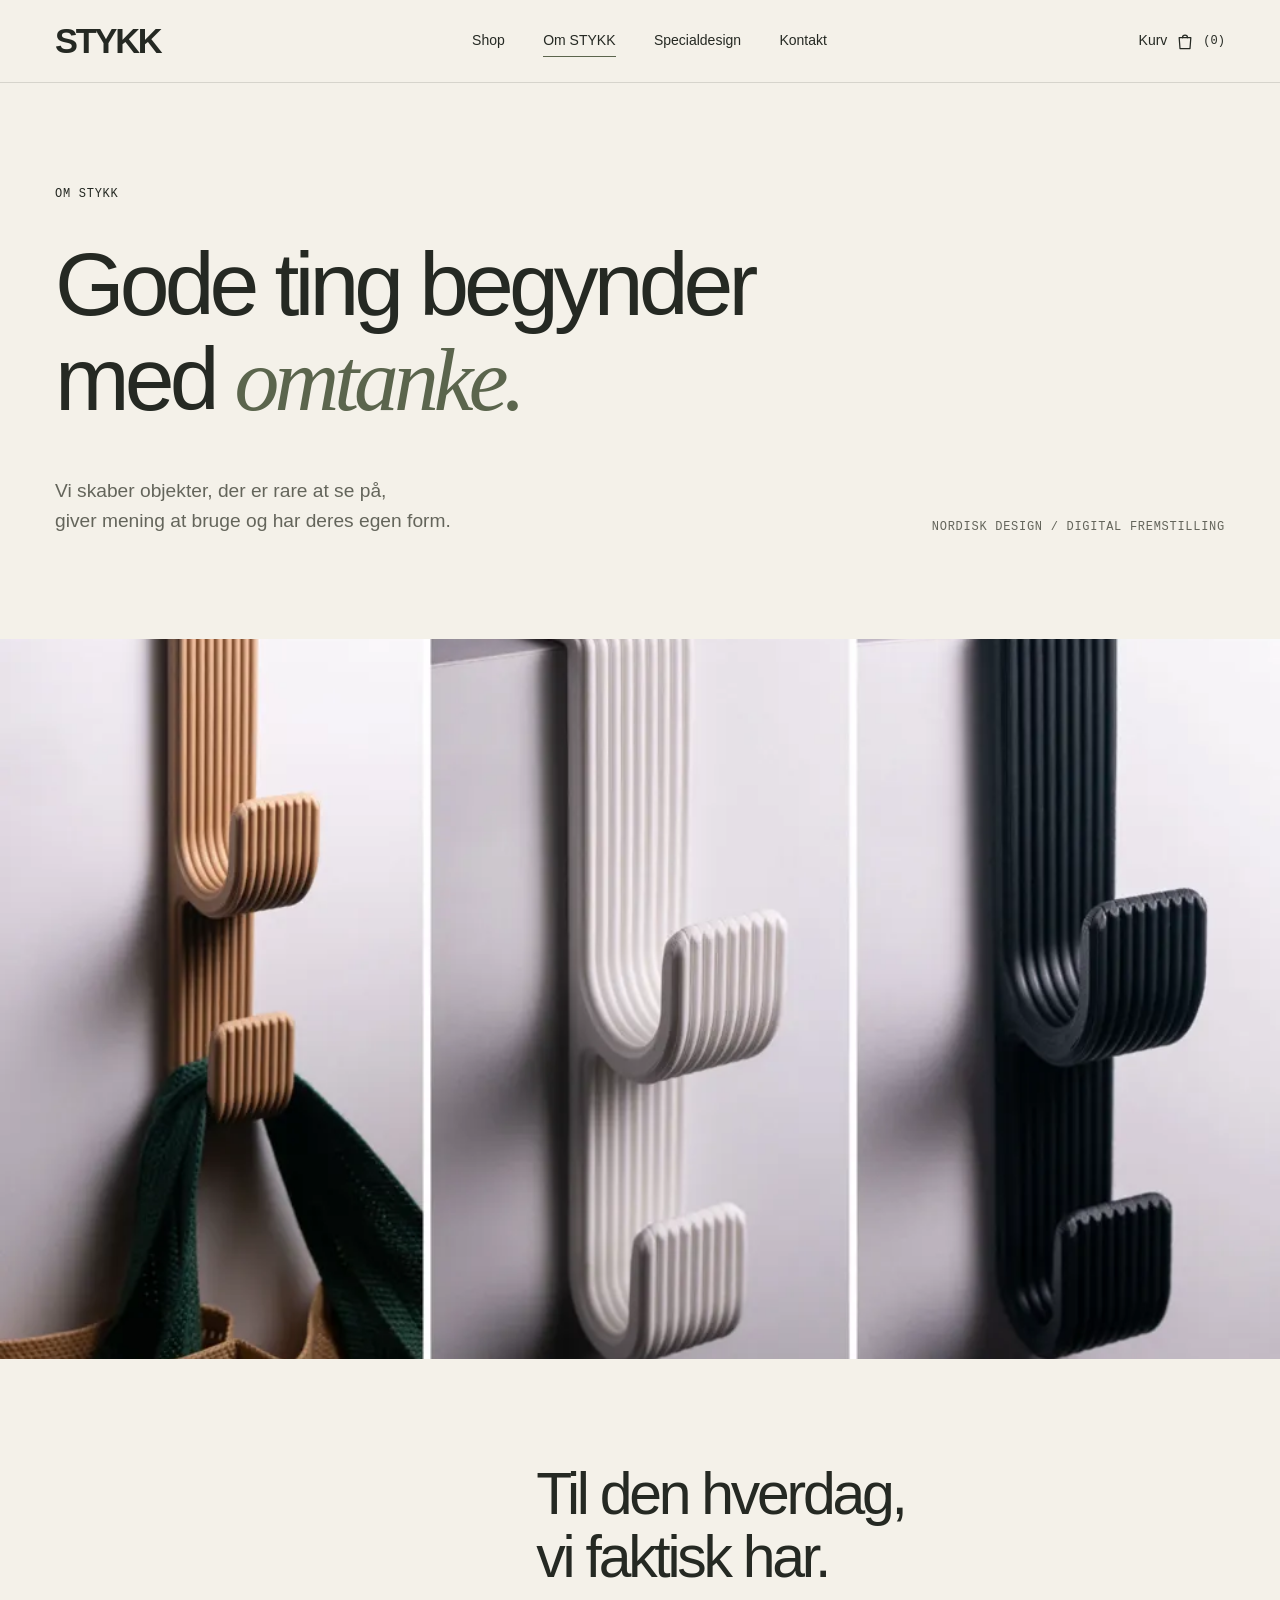
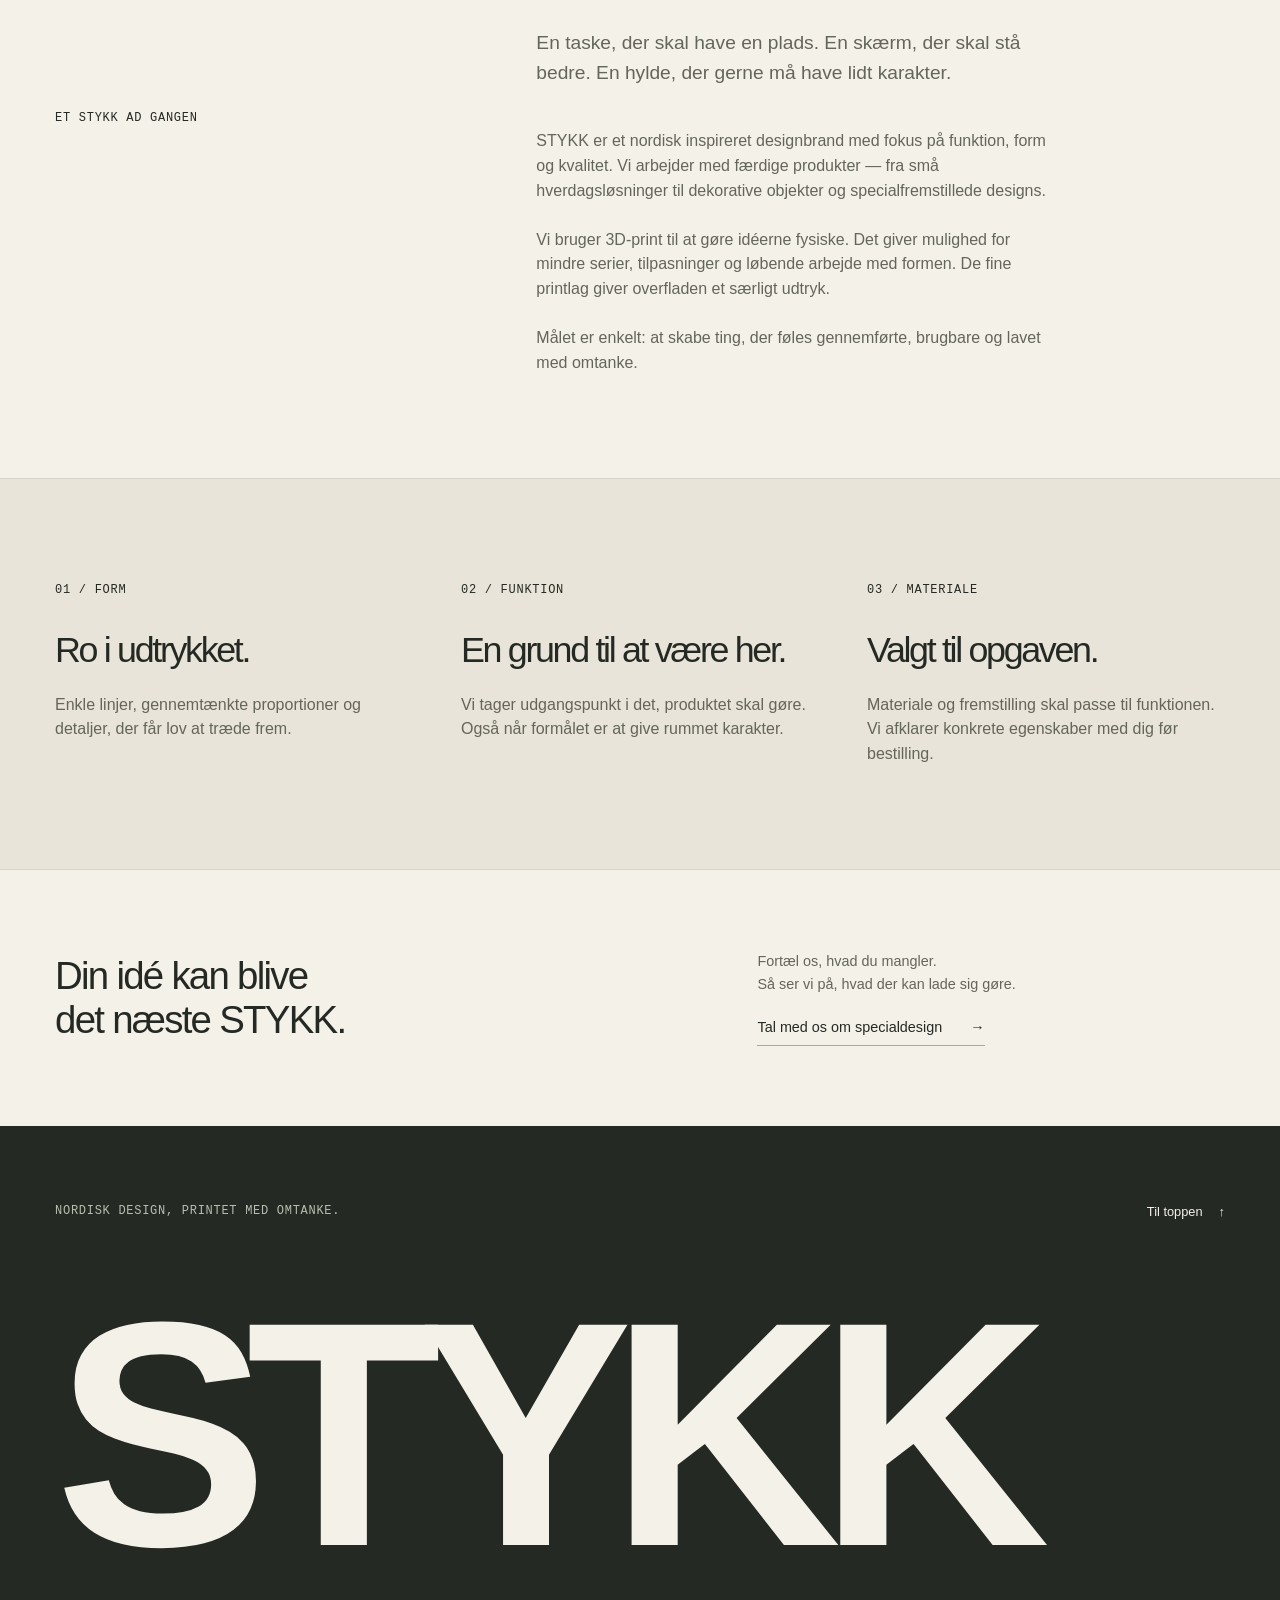
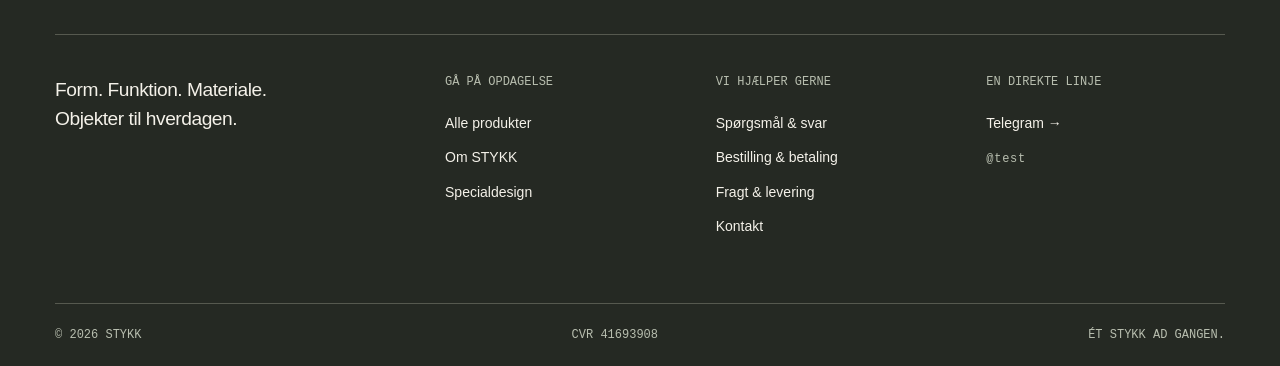
==== commit 186e74e0: "1" ====
--- a/about.html
+++ b/about.html
@@ -31,7 +31,7 @@
   </div>
   <dialog class="mobile-nav" id="mobile-nav" data-mobile-nav aria-label="Hovedmenu">
     <div class="mobile-nav-top"><a class="brand" href="index.html"><span class="brand-name" data-shop-name>STYKK</span></a><button class="icon-button" type="button" data-nav-close aria-label="Luk menu"><span data-icon="x"></span></button></div>
-    <p class="eyebrow">Gå på opdagelse</p><nav aria-label="Mobilmenu"><a href="shop.html"><span>Shop</span><span class="arrow" aria-hidden="true">↗</span></a><a href="about.html"><span>Om STYKK</span><span class="arrow" aria-hidden="true">↗</span></a><a href="contact.html#custom"><span>Specialdesign</span><span class="arrow" aria-hidden="true">↗</span></a><a href="contact.html"><span>Kontakt</span><span class="arrow" aria-hidden="true">↗</span></a><a href="cart.html"><span>Din kurv</span><span class="arrow" aria-hidden="true">↗</span></a></nav>
+    <p class="eyebrow">Gå på opdagelse</p><nav aria-label="Mobilmenu"><a href="shop.html"><span>Shop</span><span class="arrow" aria-hidden="true">→</span></a><a href="about.html"><span>Om STYKK</span><span class="arrow" aria-hidden="true">→</span></a><a href="contact.html#custom"><span>Specialdesign</span><span class="arrow" aria-hidden="true">→</span></a><a href="contact.html"><span>Kontakt</span><span class="arrow" aria-hidden="true">→</span></a><a href="cart.html"><span>Din kurv</span><span class="arrow" aria-hidden="true">→</span></a></nav>
     <p class="mobile-nav-note">Ét STYKK ad gangen.<br>Lavet lag for lag.</p>
   </dialog>
 </header>
@@ -41,7 +41,7 @@
 <section class="st-about-image"><img src="images/stykk/rib-doer.webp" srcset="images/stykk/rib-doer-480.webp 480w, images/stykk/rib-doer.webp 1000w" sizes="100vw" width="1000" height="750" alt="Rib-dørknagen i tre farver, placeret over dørkanter" decoding="async" fetchpriority="high"></section>
 <section class="section"><div class="wrap st-about-story"><p class="eyebrow">Et STYKK ad gangen</p><div><h2 class="h2">Til den hverdag,<br>vi faktisk har.</h2><p class="lede mt-lg">En taske, der skal have en plads. En skærm, der skal stå bedre. En hylde, der gerne må have lidt karakter.</p><p class="body mt-lg">STYKK er et nordisk inspireret designbrand med fokus på funktion, form og kvalitet. Vi arbejder med færdige produkter — fra små hverdagsløsninger til dekorative objekter og specialfremstillede designs.</p><p class="body mt-md">Vi bruger 3D-print til at gøre idéerne fysiske. Det giver mulighed for mindre serier, tilpasninger og løbende arbejde med formen. De fine printlag giver overfladen et særligt udtryk.</p><p class="body mt-md">Målet er enkelt: at skabe ting, der føles gennemførte, brugbare og lavet med omtanke.</p></div></div></section>
 <section class="st-philosophy section"><div class="wrap st-about-values"><article><p class="eyebrow">01 / Form</p><h2 class="h2">Ro i udtrykket.</h2><p>Enkle linjer, gennemtænkte proportioner og detaljer, der får lov at træde frem.</p></article><article><p class="eyebrow">02 / Funktion</p><h2 class="h2">En grund til at være her.</h2><p>Vi tager udgangspunkt i det, produktet skal gøre. Også når formålet er at give rummet karakter.</p></article><article><p class="eyebrow">03 / Materiale</p><h2 class="h2">Valgt til opgaven.</h2><p>Materiale og fremstilling skal passe til funktionen. Vi afklarer konkrete egenskaber med dig før bestilling.</p></article></div></section>
-<section class="st-service wrap"><h2>Din idé kan blive<br>det næste STYKK.</h2><div><p>Fortæl os, hvad du mangler.<br>Så ser vi på, hvad der kan lade sig gøre.</p><a class="link-quiet" href="contact.html#custom">Tal med os om specialdesign <span class="arrow" aria-hidden="true">↗</span></a></div></section>
+<section class="st-service wrap"><h2>Din idé kan blive<br>det næste STYKK.</h2><div><p>Fortæl os, hvad du mangler.<br>Så ser vi på, hvad der kan lade sig gøre.</p><a class="link-quiet" href="contact.html#custom">Tal med os om specialdesign <span class="arrow" aria-hidden="true">→</span></a></div></section>
 </main>
 <footer class="site-footer"><div class="wrap">
   <div class="footer-top"><p class="eyebrow">Nordisk design, printet med omtanke.</p><a class="footer-to-top" href="#main" aria-label="Til toppen">Til toppen <span aria-hidden="true">↑</span></a></div>
@@ -50,7 +50,7 @@
     <p class="footer-about">Form. Funktion. Materiale.<br>Objekter til hverdagen.</p>
     <div class="footer-col"><h2>Gå på opdagelse</h2><ul><li><a href="shop.html">Alle produkter</a></li><li><a href="about.html">Om STYKK</a></li><li><a href="contact.html#custom">Specialdesign</a></li></ul></div>
     <div class="footer-col"><h2>Vi hjælper gerne</h2><ul><li><a href="faq.html">Spørgsmål &amp; svar</a></li><li><a href="faq.html#orders">Bestilling &amp; betaling</a></li><li><a href="faq.html#shipping">Fragt &amp; levering</a></li><li><a href="contact.html">Kontakt</a></li></ul></div>
-    <div class="footer-col"><h2>En direkte linje</h2><ul><li><a href="https://t.me/test" data-shop-telegram target="_blank" rel="noopener noreferrer">Telegram <span class="arrow" aria-hidden="true">↗</span></a></li><li><span class="mono telegram-handle" data-shop-telegram-handle>@test</span></li></ul></div>
+    <div class="footer-col"><h2>En direkte linje</h2><ul><li><a href="https://t.me/test" data-shop-telegram target="_blank" rel="noopener noreferrer">Telegram <span class="arrow" aria-hidden="true">→</span></a></li><li><span class="mono telegram-handle" data-shop-telegram-handle>@test</span></li></ul></div>
   </div>
   <div class="footer-bottom"><span>© <span data-shop-year>2026</span> <span data-shop-name>STYKK</span></span><span>CVR <span data-shop-cvr>41693908</span></span><span>Ét STYKK ad gangen.</span></div>
 </div></footer>
--- a/css/style.css
+++ b/css/style.css
@@ -68,8 +68,8 @@
 .icon { width: 20px; height: 20px; stroke: currentColor; fill: none; stroke-width: 1.5; stroke-linecap: round; stroke-linejoin: round; flex: none; }
 .icon-sm { width: 16px; height: 16px; }
 .icon-button { width: 46px; height: 46px; display: grid; place-items: center; border: 1px solid var(--line); }
-.arrow { display: inline-block; font-size: 1.3em; line-height: 1; transition: transform var(--motion-normal) var(--ease); }
-a:hover .arrow, button:hover .arrow { transform: translate(2px,-2px); }
+.arrow { display: inline-block; font-size: 1em; line-height: 1; transition: transform var(--motion-normal) var(--ease); }
+a:hover .arrow, button:hover .arrow { transform: translateX(2px); }
 .btn { display: inline-flex; align-items: center; justify-content: space-between; gap: 2rem; min-height: 52px; padding: .85rem 1.3rem; border: 1px solid var(--ink); border-radius: var(--r-xs); text-decoration: none; font-size: .9rem; font-weight: 500; line-height: 1.3; transition: background var(--motion-fast), color var(--motion-fast), transform var(--motion-fast); }
 .btn:active { transform: scale(.98); }
 .btn-primary { background: var(--ink); color: var(--paper); }
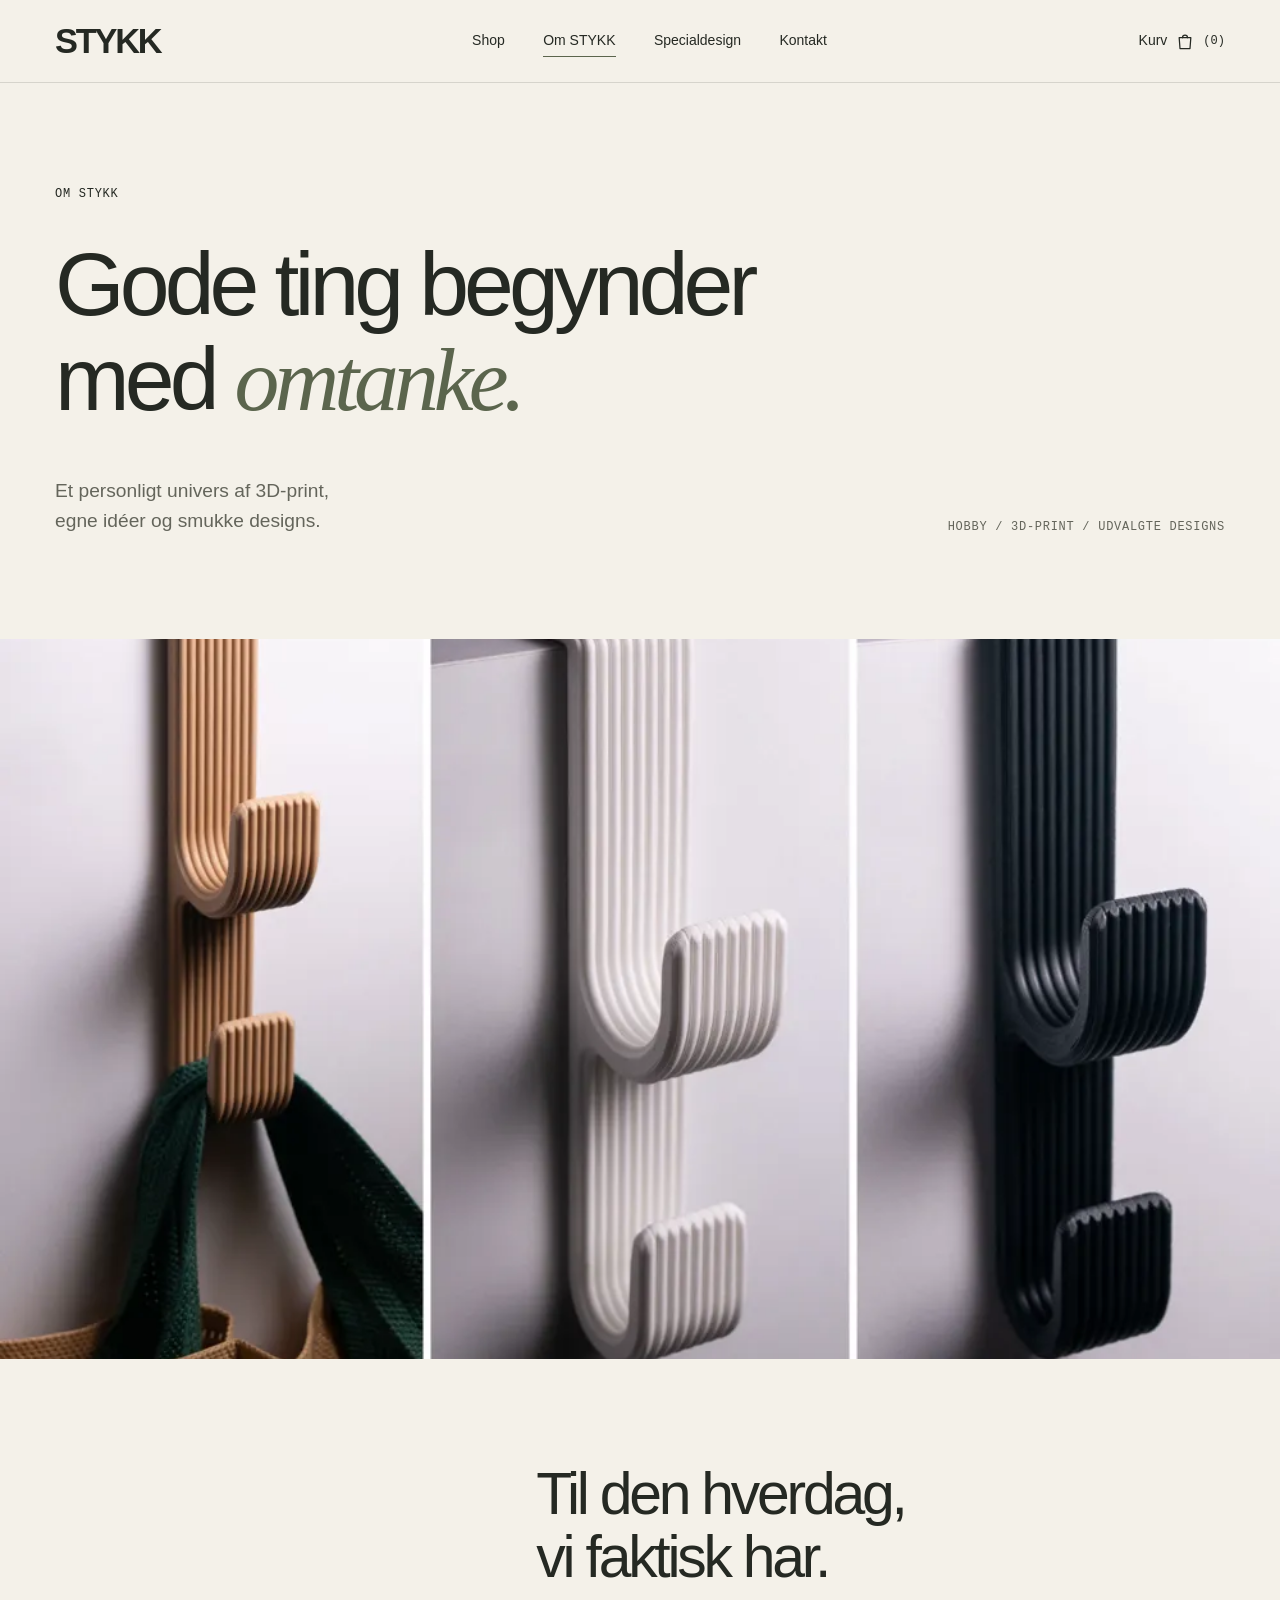
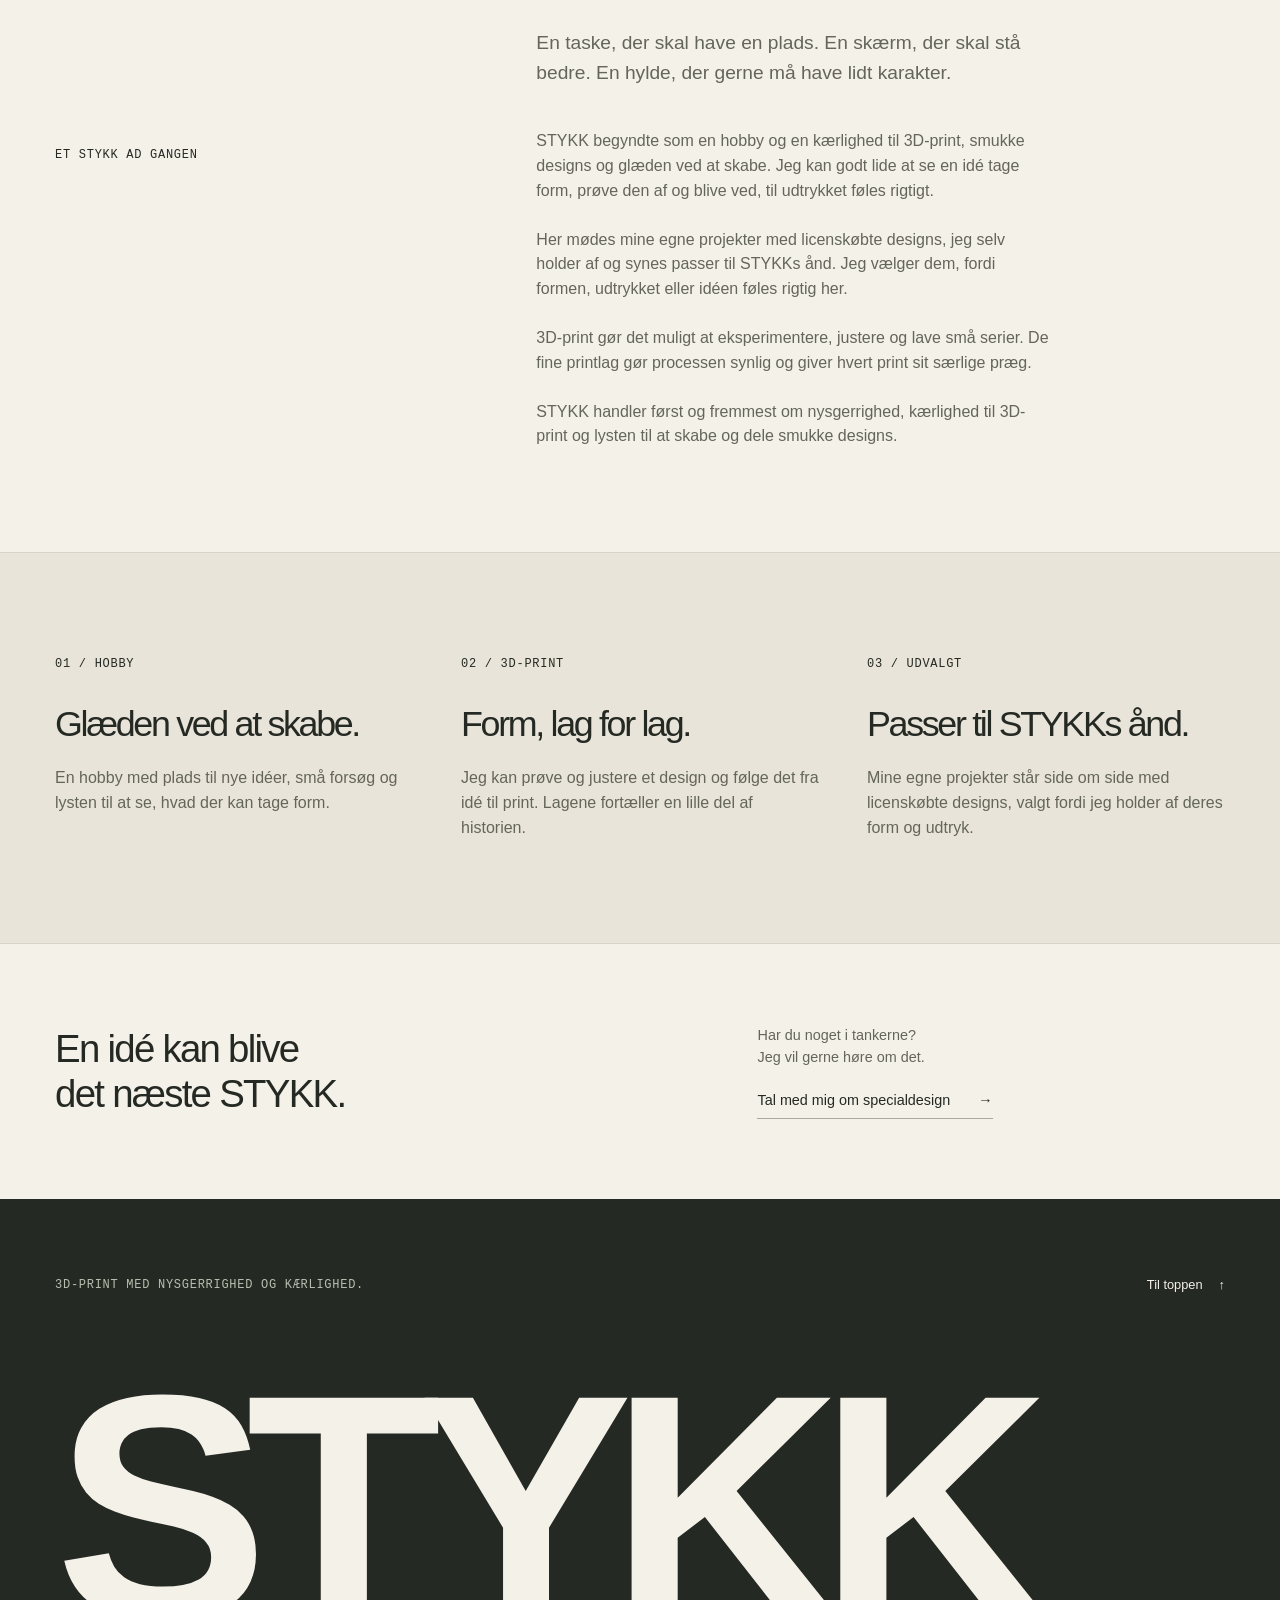
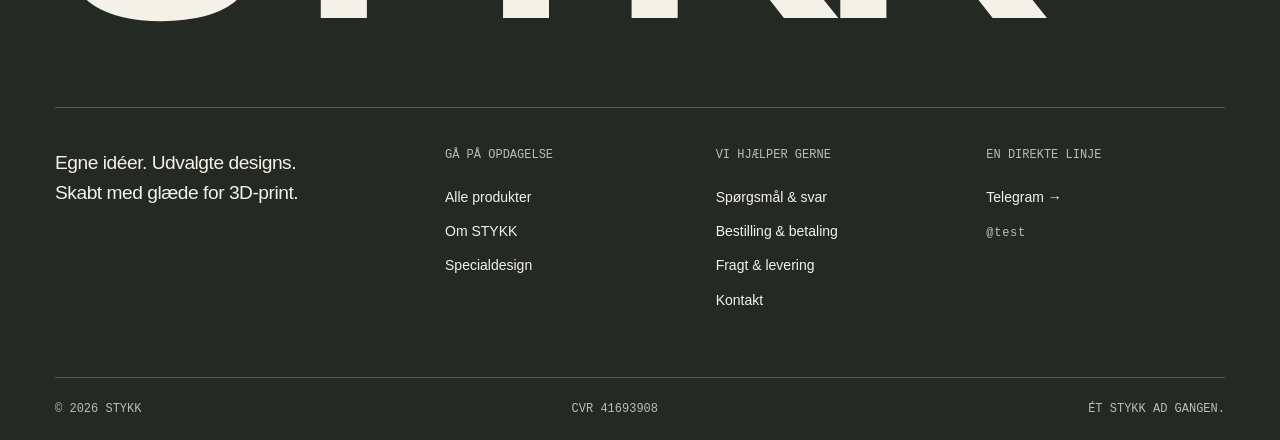
==== commit f8825ec0: "Update STYKK hobby and 3D-print brand copy" ====
--- a/about.html
+++ b/about.html
@@ -3,19 +3,19 @@
 <head>
 <meta charset="utf-8">
 <meta name="viewport" content="width=device-width, initial-scale=1">
-<title>Om STYKK | Form, funktion og omtanke</title>
-<meta name="description" content="Lær STYKK at kende. Nordisk inspireret design med fokus på gennemtænkte objekter, funktion, materialevalg og moderne digital fremstilling.">
+<title>Om STYKK | 3D-print, hobby og smukke designs</title>
+<meta name="description" content="STYKK er en hobby drevet af glæden ved 3D-print og smukke designs — med egne projekter og licenskøbte designs, der passer til STYKKs ånd.">
 <link rel="canonical" href="https://melorm301.github.io/3d-shop/about.html">
 <meta property="og:type" content="website">
 <meta property="og:site_name" content="STYKK">
-<meta property="og:title" content="Om STYKK | Form, funktion og omtanke">
-<meta property="og:description" content="Lær STYKK at kende. Nordisk inspireret design med fokus på gennemtænkte objekter, funktion, materialevalg og moderne digital fremstilling.">
+<meta property="og:title" content="Om STYKK | 3D-print, hobby og smukke designs">
+<meta property="og:description" content="STYKK er en hobby drevet af glæden ved 3D-print og smukke designs — med egne projekter og licenskøbte designs, der passer til STYKKs ånd.">
 <meta property="og:url" content="https://melorm301.github.io/3d-shop/about.html">
 <meta property="og:image" content="https://melorm301.github.io/3d-shop/images/stykk/bue-knage.webp">
 <meta name="theme-color" content="#f4f1e9">
 <link rel="manifest" href="assets/site.webmanifest">
 <link rel="icon" href="assets/favicon.svg" type="image/svg+xml">
-<link rel="stylesheet" href="css/style.css?v=20261003-stykk-1">
+<link rel="stylesheet" href="css/style.css?v=20261005-wallart-1">
 
 </head>
 <body class="page-about">
@@ -32,34 +32,34 @@
   <dialog class="mobile-nav" id="mobile-nav" data-mobile-nav aria-label="Hovedmenu">
     <div class="mobile-nav-top"><a class="brand" href="index.html"><span class="brand-name" data-shop-name>STYKK</span></a><button class="icon-button" type="button" data-nav-close aria-label="Luk menu"><span data-icon="x"></span></button></div>
     <p class="eyebrow">Gå på opdagelse</p><nav aria-label="Mobilmenu"><a href="shop.html"><span>Shop</span><span class="arrow" aria-hidden="true">→</span></a><a href="about.html"><span>Om STYKK</span><span class="arrow" aria-hidden="true">→</span></a><a href="contact.html#custom"><span>Specialdesign</span><span class="arrow" aria-hidden="true">→</span></a><a href="contact.html"><span>Kontakt</span><span class="arrow" aria-hidden="true">→</span></a><a href="cart.html"><span>Din kurv</span><span class="arrow" aria-hidden="true">→</span></a></nav>
-    <p class="mobile-nav-note">Ét STYKK ad gangen.<br>Lavet lag for lag.</p>
+    <p class="mobile-nav-note">En hobby med 3D-print.<br>Egne idéer, udvalgt med omhu.</p>
   </dialog>
 </header>
 <noscript><nav class="wrap no-js-nav" aria-label="Menu uden JavaScript"><a href="index.html">Forside</a><a href="shop.html">Shop</a><a href="contact.html">Kontakt</a><a href="faq.html">FAQ</a></nav></noscript>
 <main id="main">
-<section class="section st-about-intro"><div class="wrap"><p class="eyebrow">Om STYKK</p><h1>Gode ting begynder<br>med <em>omtanke.</em></h1><div class="st-about-lead"><p class="lede">Vi skaber objekter, der er rare at se på,<br>giver mening at bruge og har deres egen form.</p><span class="mono">Nordisk design / Digital fremstilling</span></div></div></section>
+<section class="section st-about-intro"><div class="wrap"><p class="eyebrow">Om STYKK</p><h1>Gode ting begynder<br>med <em>omtanke.</em></h1><div class="st-about-lead"><p class="lede">Et personligt univers af 3D-print,<br>egne idéer og smukke designs.</p><span class="mono">Hobby / 3D-print / Udvalgte designs</span></div></div></section>
 <section class="st-about-image"><img src="images/stykk/rib-doer.webp" srcset="images/stykk/rib-doer-480.webp 480w, images/stykk/rib-doer.webp 1000w" sizes="100vw" width="1000" height="750" alt="Rib-dørknagen i tre farver, placeret over dørkanter" decoding="async" fetchpriority="high"></section>
-<section class="section"><div class="wrap st-about-story"><p class="eyebrow">Et STYKK ad gangen</p><div><h2 class="h2">Til den hverdag,<br>vi faktisk har.</h2><p class="lede mt-lg">En taske, der skal have en plads. En skærm, der skal stå bedre. En hylde, der gerne må have lidt karakter.</p><p class="body mt-lg">STYKK er et nordisk inspireret designbrand med fokus på funktion, form og kvalitet. Vi arbejder med færdige produkter — fra små hverdagsløsninger til dekorative objekter og specialfremstillede designs.</p><p class="body mt-md">Vi bruger 3D-print til at gøre idéerne fysiske. Det giver mulighed for mindre serier, tilpasninger og løbende arbejde med formen. De fine printlag giver overfladen et særligt udtryk.</p><p class="body mt-md">Målet er enkelt: at skabe ting, der føles gennemførte, brugbare og lavet med omtanke.</p></div></div></section>
-<section class="st-philosophy section"><div class="wrap st-about-values"><article><p class="eyebrow">01 / Form</p><h2 class="h2">Ro i udtrykket.</h2><p>Enkle linjer, gennemtænkte proportioner og detaljer, der får lov at træde frem.</p></article><article><p class="eyebrow">02 / Funktion</p><h2 class="h2">En grund til at være her.</h2><p>Vi tager udgangspunkt i det, produktet skal gøre. Også når formålet er at give rummet karakter.</p></article><article><p class="eyebrow">03 / Materiale</p><h2 class="h2">Valgt til opgaven.</h2><p>Materiale og fremstilling skal passe til funktionen. Vi afklarer konkrete egenskaber med dig før bestilling.</p></article></div></section>
-<section class="st-service wrap"><h2>Din idé kan blive<br>det næste STYKK.</h2><div><p>Fortæl os, hvad du mangler.<br>Så ser vi på, hvad der kan lade sig gøre.</p><a class="link-quiet" href="contact.html#custom">Tal med os om specialdesign <span class="arrow" aria-hidden="true">→</span></a></div></section>
+<section class="section"><div class="wrap st-about-story"><p class="eyebrow">Et STYKK ad gangen</p><div><h2 class="h2">Til den hverdag,<br>vi faktisk har.</h2><p class="lede mt-lg">En taske, der skal have en plads. En skærm, der skal stå bedre. En hylde, der gerne må have lidt karakter.</p><p class="body mt-lg">STYKK begyndte som en hobby og en kærlighed til 3D-print, smukke designs og glæden ved at skabe. Jeg kan godt lide at se en idé tage form, prøve den af og blive ved, til udtrykket føles rigtigt.</p><p class="body mt-md">Her mødes mine egne projekter med licenskøbte designs, jeg selv holder af og synes passer til STYKKs ånd. Jeg vælger dem, fordi formen, udtrykket eller idéen føles rigtig her.</p><p class="body mt-md">3D-print gør det muligt at eksperimentere, justere og lave små serier. De fine printlag gør processen synlig og giver hvert print sit særlige præg.</p><p class="body mt-md">STYKK handler først og fremmest om nysgerrighed, kærlighed til 3D-print og lysten til at skabe og dele smukke designs.</p></div></div></section>
+<section class="st-philosophy section"><div class="wrap st-about-values"><article><p class="eyebrow">01 / Hobby</p><h2 class="h2">Glæden ved at skabe.</h2><p>En hobby med plads til nye idéer, små forsøg og lysten til at se, hvad der kan tage form.</p></article><article><p class="eyebrow">02 / 3D-print</p><h2 class="h2">Form, lag for lag.</h2><p>Jeg kan prøve og justere et design og følge det fra idé til print. Lagene fortæller en lille del af historien.</p></article><article><p class="eyebrow">03 / Udvalgt</p><h2 class="h2">Passer til STYKKs ånd.</h2><p>Mine egne projekter står side om side med licenskøbte designs, valgt fordi jeg holder af deres form og udtryk.</p></article></div></section>
+<section class="st-service wrap"><h2>En idé kan blive<br>det næste STYKK.</h2><div><p>Har du noget i tankerne?<br>Jeg vil gerne høre om det.</p><a class="link-quiet" href="contact.html#custom">Tal med mig om specialdesign <span class="arrow" aria-hidden="true">→</span></a></div></section>
 </main>
 <footer class="site-footer"><div class="wrap">
-  <div class="footer-top"><p class="eyebrow">Nordisk design, printet med omtanke.</p><a class="footer-to-top" href="#main" aria-label="Til toppen">Til toppen <span aria-hidden="true">↑</span></a></div>
+  <div class="footer-top"><p class="eyebrow">3D-print med nysgerrighed og kærlighed.</p><a class="footer-to-top" href="#main" aria-label="Til toppen">Til toppen <span aria-hidden="true">↑</span></a></div>
   <a class="footer-wordmark" href="index.html" aria-label="STYKK, forside">STYKK</a>
   <div class="footer-grid">
-    <p class="footer-about">Form. Funktion. Materiale.<br>Objekter til hverdagen.</p>
+    <p class="footer-about">Egne idéer. Udvalgte designs.<br>Skabt med glæde for 3D-print.</p>
     <div class="footer-col"><h2>Gå på opdagelse</h2><ul><li><a href="shop.html">Alle produkter</a></li><li><a href="about.html">Om STYKK</a></li><li><a href="contact.html#custom">Specialdesign</a></li></ul></div>
     <div class="footer-col"><h2>Vi hjælper gerne</h2><ul><li><a href="faq.html">Spørgsmål &amp; svar</a></li><li><a href="faq.html#orders">Bestilling &amp; betaling</a></li><li><a href="faq.html#shipping">Fragt &amp; levering</a></li><li><a href="contact.html">Kontakt</a></li></ul></div>
     <div class="footer-col"><h2>En direkte linje</h2><ul><li><a href="https://t.me/test" data-shop-telegram target="_blank" rel="noopener noreferrer">Telegram <span class="arrow" aria-hidden="true">→</span></a></li><li><span class="mono telegram-handle" data-shop-telegram-handle>@test</span></li></ul></div>
   </div>
   <div class="footer-bottom"><span>© <span data-shop-year>2026</span> <span data-shop-name>STYKK</span></span><span>CVR <span data-shop-cvr>41693908</span></span><span>Ét STYKK ad gangen.</span></div>
 </div></footer>
-<script src="js/products.js?v=20261003-stykk-1"></script>
-<script src="js/image-data.js?v=20261003-stykk-1"></script>
-<script src="js/ui.js?v=20261003-stykk-1"></script>
-<script src="js/cart.js?v=20261003-stykk-1"></script>
-<script src="js/catalog.js?v=20261003-stykk-1"></script>
-<script src="js/product.js?v=20261003-stykk-1"></script>
-<script src="js/main.js?v=20261003-stykk-1"></script>
+<script src="js/products.js?v=20261005-wallart-1"></script>
+<script src="js/image-data.js?v=20261005-wallart-1"></script>
+<script src="js/ui.js?v=20261005-wallart-1"></script>
+<script src="js/cart.js?v=20261005-wallart-1"></script>
+<script src="js/catalog.js?v=20261005-wallart-1"></script>
+<script src="js/product.js?v=20261005-wallart-1"></script>
+<script src="js/main.js?v=20261005-wallart-1"></script>
 </body>
 </html>
